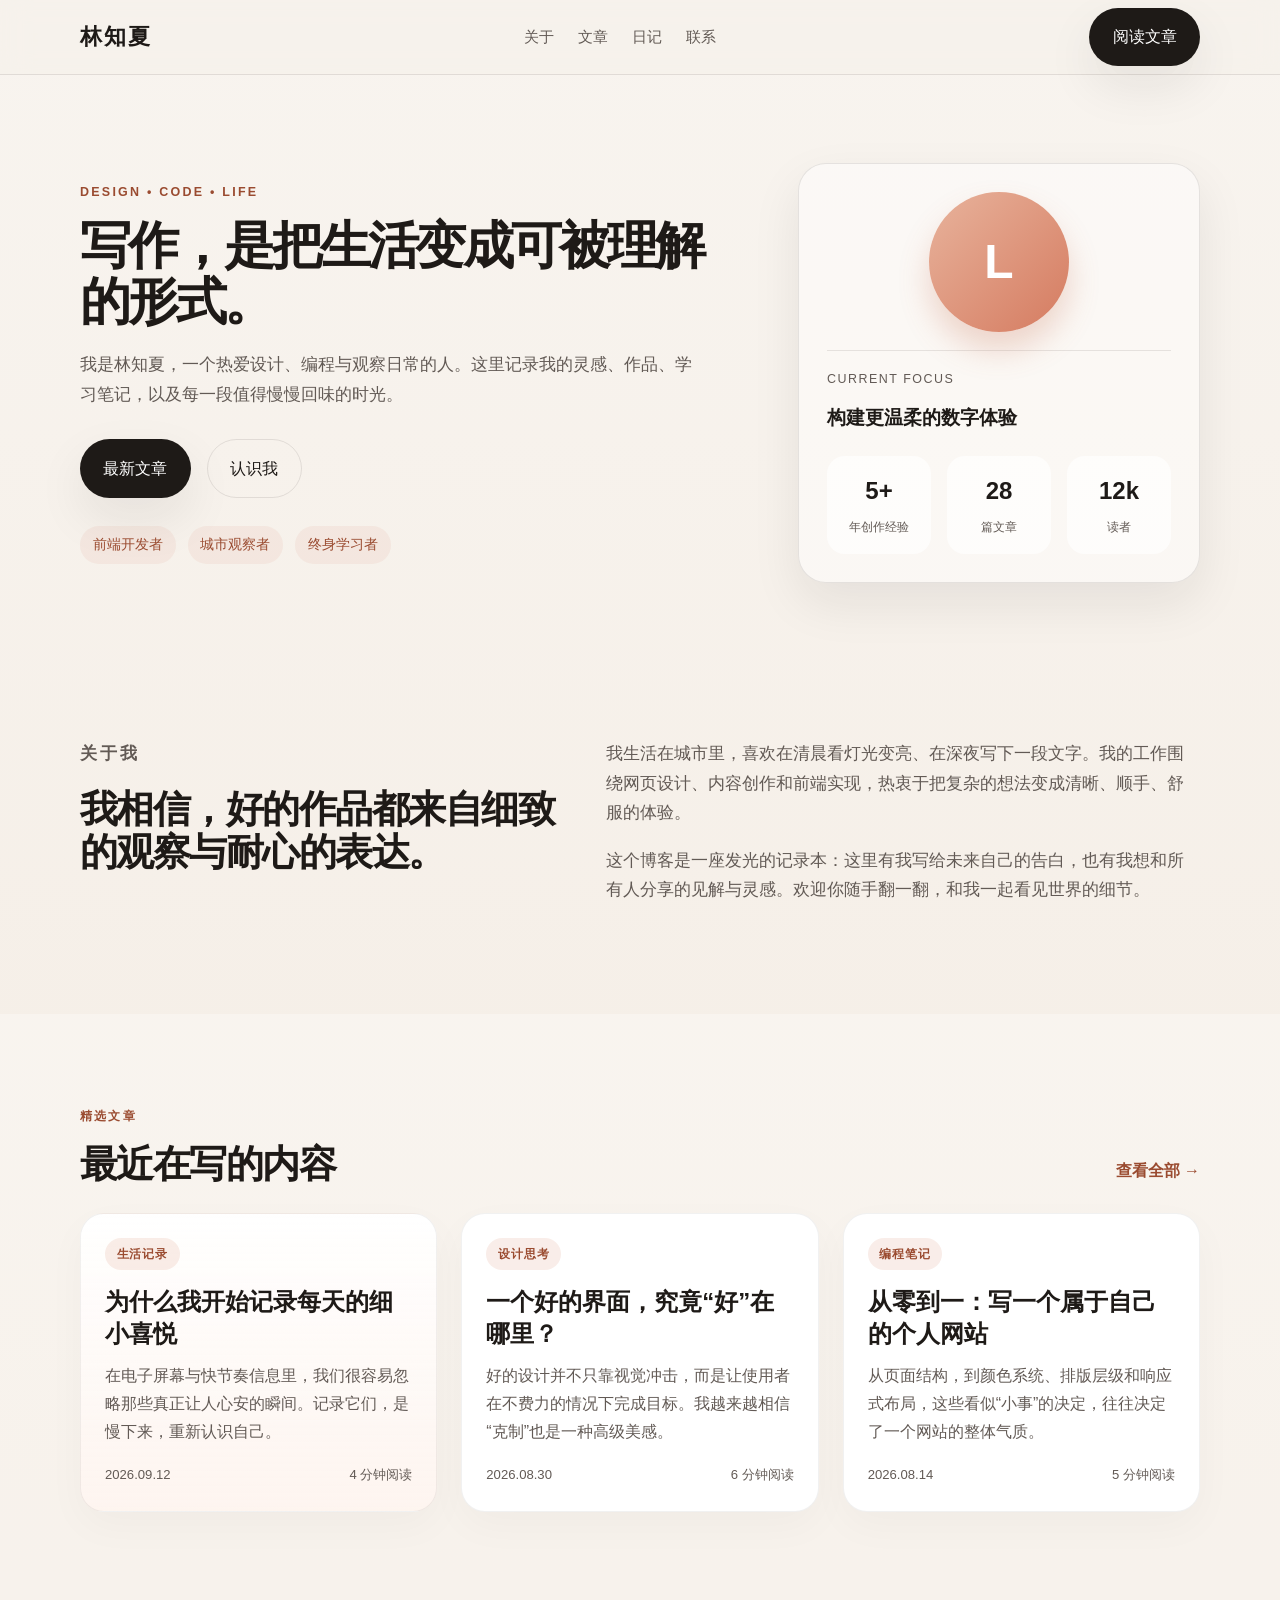
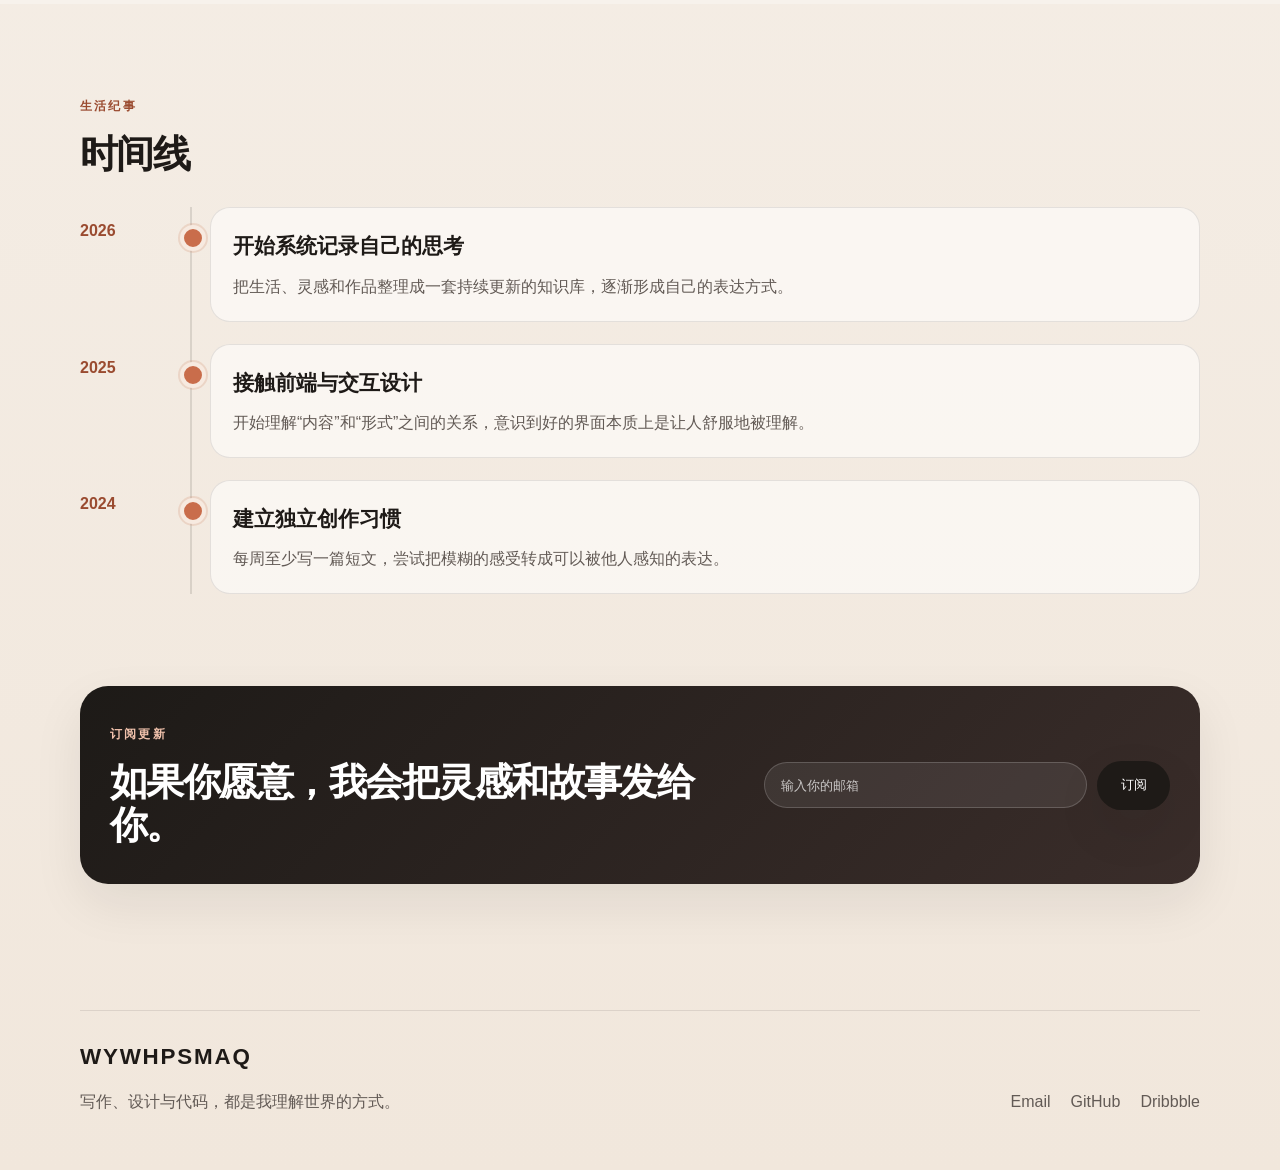
==== index.html @ 6c20f83f "first commit" ====
<!DOCTYPE html>
<html lang="zh-CN">
  <head>
    <meta charset="UTF-8" />
    <meta name="viewport" content="width=device-width, initial-scale=1.0" />
    <title>wywhpsmaq | 个人博客</title>
    <meta
      name="description"
      content="林知夏的个人博客，记录生活、设计、代码与思考。"
    />
    <link rel="stylesheet" href="styles.css" />
  </head>
  <body>
    <header class="site-header">
      <div class="container nav-wrap">
        <a href="#top" class="brand">林知夏</a>
        <nav class="main-nav" aria-label="主导航">
          <a href="#about">关于</a>
          <a href="#articles">文章</a>
          <a href="#journal">日记</a>
          <a href="#contact">联系</a>
        </nav>
        <a href="#articles" class="nav-button">阅读文章</a>
      </div>
    </header>

    <main id="top">
      <section class="hero">
        <div class="container hero-inner">
          <div class="hero-copy">
            <p class="eyebrow">Design • Code • Life</p>
            <h1>写作，是把生活变成可被理解的形式。</h1>
            <p class="lead">
              我是林知夏，一个热爱设计、编程与观察日常的人。这里记录我的灵感、作品、学习笔记，以及每一段值得慢慢回味的时光。
            </p>
            <div class="hero-actions">
              <a href="#articles" class="button primary">最新文章</a>
              <a href="#about" class="button secondary">认识我</a>
            </div>
            <ul class="meta-list" aria-label="个人简介标签">
              <li>前端开发者</li>
              <li>城市观察者</li>
              <li>终身学习者</li>
            </ul>
          </div>

          <div class="hero-card" aria-label="个人卡片">
            <div class="portrait-wrap">
              <div class="portrait">L</div>
            </div>
            <div class="card-info">
              <span class="label">Current focus</span>
              <strong>构建更温柔的数字体验</strong>
            </div>
            <div class="stats">
              <div>
                <strong>5+</strong>
                <span>年创作经验</span>
              </div>
              <div>
                <strong>28</strong>
                <span>篇文章</span>
              </div>
              <div>
                <strong>12k</strong>
                <span>读者</span>
              </div>
            </div>
          </div>
        </div>
      </section>

      <section id="about" class="section">
        <div class="container two-col">
          <div>
            <p class="section-tag">关于我</p>
            <h2>我相信，好的作品都来自细致的观察与耐心的表达。</h2>
          </div>
          <div>
            <p>
              我生活在城市里，喜欢在清晨看灯光变亮、在深夜写下一段文字。我的工作围绕网页设计、内容创作和前端实现，热衷于把复杂的想法变成清晰、顺手、舒服的体验。
            </p>
            <p>
              这个博客是一座发光的记录本：这里有我写给未来自己的告白，也有我想和所有人分享的见解与灵感。欢迎你随手翻一翻，和我一起看见世界的细节。
            </p>
          </div>
        </div>
      </section>

      <section id="articles" class="section alt-bg">
        <div class="container">
          <div class="section-heading">
            <div>
              <p class="section-tag">精选文章</p>
              <h2>最近在写的内容</h2>
            </div>
            <a href="#" class="text-link">查看全部 →</a>
          </div>

          <div class="article-grid">
            <article class="post-card featured">
              <div class="post-tag">生活记录</div>
              <h3>为什么我开始记录每天的细小喜悦</h3>
              <p>
                在电子屏幕与快节奏信息里，我们很容易忽略那些真正让人心安的瞬间。记录它们，是慢下来，重新认识自己。
              </p>
              <div class="post-meta">
                <span>2026.09.12</span>
                <span>4 分钟阅读</span>
              </div>
            </article>

            <article class="post-card">
              <div class="post-tag">设计思考</div>
              <h3>一个好的界面，究竟“好”在哪里？</h3>
              <p>
                好的设计并不只靠视觉冲击，而是让使用者在不费力的情况下完成目标。我越来越相信“克制”也是一种高级美感。
              </p>
              <div class="post-meta">
                <span>2026.08.30</span>
                <span>6 分钟阅读</span>
              </div>
            </article>

            <article class="post-card">
              <div class="post-tag">编程笔记</div>
              <h3>从零到一：写一个属于自己的个人网站</h3>
              <p>
                从页面结构，到颜色系统、排版层级和响应式布局，这些看似“小事”的决定，往往决定了一个网站的整体气质。
              </p>
              <div class="post-meta">
                <span>2026.08.14</span>
                <span>5 分钟阅读</span>
              </div>
            </article>
          </div>
        </div>
      </section>

      <section id="journal" class="section">
        <div class="container">
          <div class="section-heading narrow">
            <div>
              <p class="section-tag">生活纪事</p>
              <h2>时间线</h2>
            </div>
          </div>

          <div class="timeline">
            <div class="timeline-item">
              <span class="year">2026</span>
              <div class="timeline-content">
                <h3>开始系统记录自己的思考</h3>
                <p>把生活、灵感和作品整理成一套持续更新的知识库，逐渐形成自己的表达方式。</p>
              </div>
            </div>
            <div class="timeline-item">
              <span class="year">2025</span>
              <div class="timeline-content">
                <h3>接触前端与交互设计</h3>
                <p>开始理解“内容”和“形式”之间的关系，意识到好的界面本质上是让人舒服地被理解。</p>
              </div>
            </div>
            <div class="timeline-item">
              <span class="year">2024</span>
              <div class="timeline-content">
                <h3>建立独立创作习惯</h3>
                <p>每周至少写一篇短文，尝试把模糊的感受转成可以被他人感知的表达。</p>
              </div>
            </div>
          </div>
        </div>
      </section>

      <section class="section accent-panel">
        <div class="container subscribe-box">
          <div>
            <p class="section-tag light">订阅更新</p>
            <h2>如果你愿意，我会把灵感和故事发给你。</h2>
          </div>
          <form class="subscribe-form">
            <input type="email" placeholder="输入你的邮箱" aria-label="邮箱" />
            <button type="submit">订阅</button>
          </form>
        </div>
      </section>
    </main>

    <footer id="contact" class="site-footer">
      <div class="container footer-inner">
        <div>
          <a href="#top" class="brand">wywhpsmaq</a>
          <p>写作、设计与代码，都是我理解世界的方式。</p>
        </div>
        <div class="socials" aria-label="社交链接">
          <a href="mailto:hello@example.com">Email</a>
          <a href="https://github.com" target="_blank" rel="noreferrer">GitHub</a>
          <a href="https://dribbble.com" target="_blank" rel="noreferrer">Dribbble</a>
        </div>
      </div>
    </footer>
  </body>
</html>
---- styles.css ----
:root {
  --bg: #f5f1ea;
  --bg-strong: #efe4d4;
  --panel: rgba(255, 255, 255, 0.7);
  --panel-strong: #ffffff;
  --text: #1e1a17;
  --muted: #625a55;
  --line: rgba(30, 26, 23, 0.1);
  --accent: #c96d4b;
  --accent-deep: #9a4b30;
  --shadow: 0 20px 50px rgba(31, 27, 26, 0.08);
}

* {
  box-sizing: border-box;
}

html {
  scroll-behavior: smooth;
}

body {
  margin: 0;
  font-family: "Segoe UI", "PingFang SC", "Microsoft YaHei", sans-serif;
  background: linear-gradient(180deg, #f8f4ef 0%, #f1e7dc 100%);
  color: var(--text);
  line-height: 1.75;
}

a {
  color: inherit;
  text-decoration: none;
}

img {
  max-width: 100%;
  display: block;
}

.container {
  width: min(1120px, calc(100% - 32px));
  margin: 0 auto;
}

.site-header {
  position: sticky;
  top: 0;
  z-index: 10;
  backdrop-filter: blur(14px);
  background: rgba(245, 241, 234, 0.72);
  border-bottom: 1px solid var(--line);
}

.nav-wrap {
  display: flex;
  align-items: center;
  justify-content: space-between;
  min-height: 74px;
  gap: 16px;
}

.brand {
  font-size: 1.4rem;
  font-weight: 700;
  letter-spacing: 0.08em;
  text-transform: uppercase;
}

.main-nav {
  display: flex;
  align-items: center;
  gap: 24px;
  color: var(--muted);
}

.main-nav a {
  font-size: 0.96rem;
  transition: color 0.2s ease;
}

.main-nav a:hover,
.socials a:hover,
.text-link:hover {
  color: var(--accent-deep);
}

.nav-button,
.button,
.subscribe-form button {
  display: inline-flex;
  align-items: center;
  justify-content: center;
  border-radius: 999px;
  padding: 0.9rem 1.4rem;
  border: 1px solid transparent;
  transition: transform 0.2s ease, box-shadow 0.2s ease;
}

.nav-button,
.button.primary,
.subscribe-form button {
  background: var(--text);
  color: #fff;
  box-shadow: var(--shadow);
}

.nav-button:hover,
.button:hover,
.subscribe-form button:hover {
  transform: translateY(-1px);
}

.button.secondary {
  background: transparent;
  border-color: var(--line);
}

.hero {
  padding: 88px 0 64px;
}

.hero-inner {
  display: grid;
  grid-template-columns: 1.25fr 0.75fr;
  gap: 48px;
  align-items: center;
}

.eyebrow,
.section-tag {
  margin: 0 0 14px;
  font-size: 0.78rem;
  letter-spacing: 0.18em;
  text-transform: uppercase;
  color: var(--accent-deep);
  font-weight: 700;
}

.hero h1 {
  margin: 0;
  font-size: clamp(2.8rem, 4vw, 5rem);
  line-height: 1.08;
  letter-spacing: -0.06em;
}

.lead {
  margin: 20px 0 0;
  max-width: 620px;
  font-size: 1.08rem;
  color: var(--muted);
}

.hero-actions {
  display: flex;
  flex-wrap: wrap;
  gap: 16px;
  margin-top: 30px;
}

.meta-list {
  list-style: none;
  padding: 0;
  margin: 28px 0 0;
  display: flex;
  flex-wrap: wrap;
  gap: 12px;
}

.meta-list li {
  padding: 0.44rem 0.8rem;
  border-radius: 999px;
  background: rgba(201, 109, 75, 0.08);
  color: var(--accent-deep);
  font-size: 0.85rem;
}

.hero-card {
  background: rgba(255, 255, 255, 0.45);
  border: 1px solid var(--line);
  border-radius: 28px;
  box-shadow: var(--shadow);
  padding: 28px;
}

.portrait-wrap {
  display: flex;
  justify-content: center;
}

.portrait {
  width: 140px;
  height: 140px;
  display: grid;
  place-items: center;
  border-radius: 50%;
  background: linear-gradient(135deg, #e8b39c 0%, #d57b60 100%);
  color: white;
  font-size: 3rem;
  font-weight: 700;
  box-shadow: 0 18px 30px rgba(201, 109, 75, 0.25);
}

.card-info {
  margin-top: 18px;
  padding-top: 18px;
  border-top: 1px solid var(--line);
}

.label {
  display: block;
  color: var(--muted);
  font-size: 0.78rem;
  text-transform: uppercase;
  letter-spacing: 0.12em;
  margin-bottom: 10px;
}

.card-info strong {
  font-size: 1.2rem;
}

.stats {
  margin-top: 22px;
  display: grid;
  grid-template-columns: repeat(3, 1fr);
  gap: 16px;
}

.stats div {
  padding: 14px 8px;
  border-radius: 18px;
  background: rgba(255, 255, 255, 0.7);
  text-align: center;
}

.stats strong {
  display: block;
  font-size: 1.5rem;
}

.stats span {
  color: var(--muted);
  font-size: 0.78rem;
}

.section {
  padding: 92px 0;
}

.alt-bg {
  background: rgba(255, 255, 255, 0.28);
}

.two-col {
  display: grid;
  grid-template-columns: 0.9fr 1.1fr;
  gap: 40px;
  align-items: start;
}

.two-col h2,
.section-heading h2,
.subscribe-box h2 {
  margin: 0;
  font-size: clamp(2rem, 3vw, 3rem);
  line-height: 1.12;
  letter-spacing: -0.04em;
}

.two-col p {
  margin: 0 0 18px;
  color: var(--muted);
  font-size: 1.05rem;
}

.section-heading {
  display: flex;
  align-items: end;
  justify-content: space-between;
  gap: 24px;
  margin-bottom: 28px;
}

.narrow {
  justify-content: start;
}

.text-link {
  color: var(--accent-deep);
  font-weight: 600;
}

.article-grid {
  display: grid;
  grid-template-columns: repeat(3, minmax(0, 1fr));
  gap: 24px;
}

.post-card {
  background: var(--panel-strong);
  border: 1px solid rgba(30, 26, 23, 0.06);
  border-radius: 24px;
  padding: 24px;
  box-shadow: 0 14px 40px rgba(0, 0, 0, 0.03);
}

.post-card.featured {
  background: linear-gradient(180deg, rgba(255, 255, 255, 0.96), rgba(255, 245, 240, 0.8));
}

.post-tag {
  display: inline-block;
  padding: 0.35rem 0.72rem;
  border-radius: 999px;
  background: rgba(201, 109, 75, 0.12);
  color: var(--accent-deep);
  font-size: 0.72rem;
  font-weight: 700;
  letter-spacing: 0.08em;
  text-transform: uppercase;
}

.post-card h3 {
  margin: 16px 0 12px;
  font-size: 1.5rem;
  line-height: 1.35;
}

.post-card p {
  margin: 0;
  color: var(--muted);
}

.post-meta {
  margin-top: 18px;
  display: flex;
  justify-content: space-between;
  gap: 12px;
  color: var(--muted);
  font-size: 0.82rem;
}

.timeline {
  position: relative;
  display: grid;
  gap: 22px;
  margin-top: 32px;
}

.timeline::before {
  content: "";
  position: absolute;
  left: 110px;
  top: 0;
  bottom: 0;
  width: 2px;
  background: rgba(30, 26, 23, 0.12);
}

.timeline-item {
  position: relative;
  display: grid;
  grid-template-columns: 110px 1fr;
  gap: 20px;
  align-items: start;
}

.timeline-item::before {
  content: "";
  position: absolute;
  left: 100px;
  top: 18px;
  width: 18px;
  height: 18px;
  border-radius: 50%;
  background: var(--accent);
  border: 4px solid #f7eae0;
  box-shadow: 0 0 0 2px rgba(201, 109, 75, 0.18);
}

.year {
  font-weight: 700;
  color: var(--accent-deep);
  padding-top: 10px;
}

.timeline-content {
  background: rgba(255, 255, 255, 0.55);
  border: 1px solid var(--line);
  border-radius: 20px;
  padding: 20px 22px;
}

.timeline-content h3 {
  margin: 0 0 8px;
  font-size: 1.3rem;
}

.timeline-content p {
  margin: 0;
  color: var(--muted);
}

.accent-panel {
  padding-top: 0;
}

.subscribe-box {
  background: linear-gradient(135deg, #1d1a17 0%, #3a2d2a 100%);
  border-radius: 28px;
  padding: 38px 30px;
  display: flex;
  align-items: center;
  justify-content: space-between;
  gap: 20px;
  color: white;
  box-shadow: var(--shadow);
}

.section-tag.light {
  color: #f2c3ad;
}

.subscribe-form {
  display: flex;
  align-items: center;
  gap: 10px;
  width: min(420px, 100%);
}

.subscribe-form input {
  flex: 1;
  min-width: 0;
  border: 1px solid rgba(255, 255, 255, 0.18);
  background: rgba(255, 255, 255, 0.08);
  color: white;
  border-radius: 999px;
  padding: 0.9rem 1rem;
  outline: none;
}

.subscribe-form input::placeholder {
  color: rgba(255, 255, 255, 0.72);
}

.site-footer {
  padding: 34px 0 54px;
}

.footer-inner {
  display: flex;
  align-items: end;
  justify-content: space-between;
  gap: 20px;
  border-top: 1px solid var(--line);
  padding-top: 26px;
}

.footer-inner p {
  margin: 12px 0 0;
  color: var(--muted);
}

.socials {
  display: flex;
  align-items: center;
  gap: 20px;
  color: var(--muted);
}

@media (max-width: 820px) {
  .main-nav {
    display: none;
  }

  .hero-inner,
  .two-col,
  .article-grid,
  .subscribe-box,
  .footer-inner {
    grid-template-columns: 1fr;
    display: grid;
  }

  .hero {
    padding-top: 64px;
  }

  .subscribe-box,
  .footer-inner {
    display: grid;
  }

  .timeline::before {
    left: 18px;
  }

  .timeline-item {
    grid-template-columns: 1fr;
    gap: 8px;
    padding-left: 40px;
  }

  .timeline-item::before {
    left: 8px;
  }

  .year {
    padding-top: 0;
  }
}

@media (max-width: 540px) {
  .site-header {
    position: static;
  }

  .nav-wrap {
    padding: 12px 0;
  }

  .nav-button {
    display: none;
  }

  .hero h1 {
    font-size: 2.7rem;
  }

  .subscribe-form {
    display: grid;
    width: 100%;
  }
}
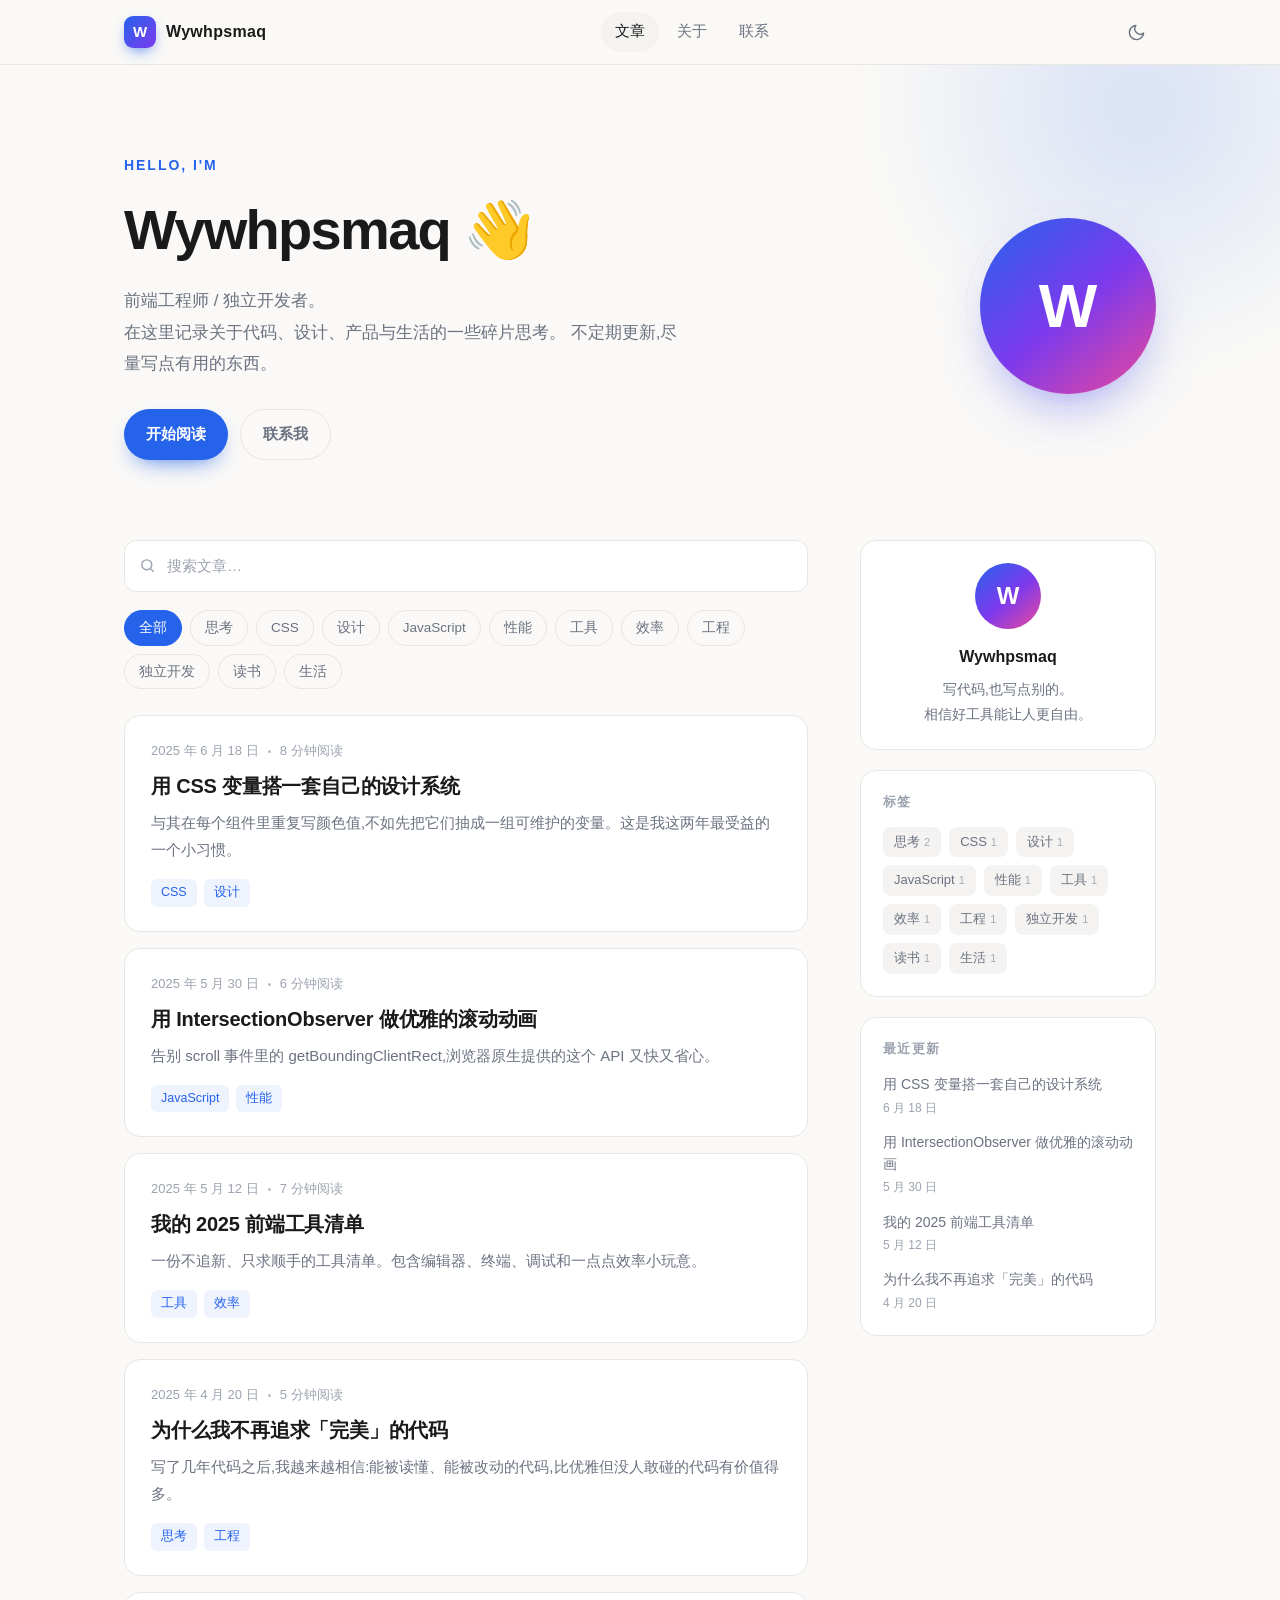
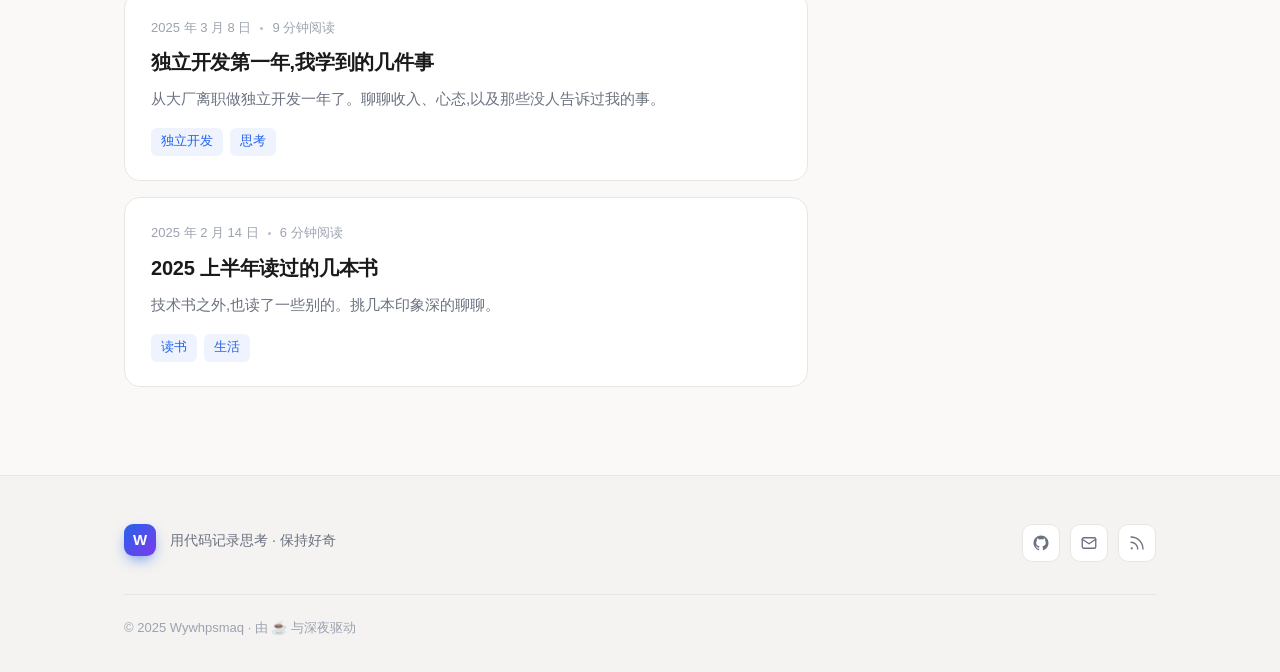
==== commit a5363464: "first commit" ====
--- a/index.html
+++ b/index.html
@@ -1,203 +1,619 @@
 <!DOCTYPE html>
-<html lang="zh-CN">
-  <head>
-    <meta charset="UTF-8" />
-    <meta name="viewport" content="width=device-width, initial-scale=1.0" />
-    <title>wywhpsmaq | 个人博客</title>
-    <meta
-      name="description"
-      content="林知夏的个人博客，记录生活、设计、代码与思考。"
-    />
-    <link rel="stylesheet" href="styles.css" />
-  </head>
-  <body>
-    <header class="site-header">
-      <div class="container nav-wrap">
-        <a href="#top" class="brand">林知夏</a>
-        <nav class="main-nav" aria-label="主导航">
-          <a href="#about">关于</a>
-          <a href="#articles">文章</a>
-          <a href="#journal">日记</a>
-          <a href="#contact">联系</a>
-        </nav>
-        <a href="#articles" class="nav-button">阅读文章</a>
+<html lang="zh-CN" data-theme="light">
+<head>
+  <meta charset="UTF-8">
+  <meta name="viewport" content="width=device-width, initial-scale=1.0">
+  <title>Wywhpsmaq · 代码与生活的碎片</title>
+  <link rel="stylesheet" href="styles.css">
+</head>
+<body>
+
+<!-- 顶部滚动进度条 -->
+<div class="progress-bar" id="progressBar"></div>
+
+<!-- ========== 导航栏 ========== -->
+<header class="site-header">
+  <div class="container header-inner">
+    <a href="#" class="logo" onclick="goHome(); return false;">
+      <span class="logo-mark">W</span>
+      <span class="logo-text">Wywhpsmaq</span>
+    </a>
+
+    <nav class="nav-links">
+      <a href="#" class="active" onclick="goHome(); return false;">文章</a>
+      <a href="#about">关于</a>
+      <a href="#footer">联系</a>
+    </nav>
+
+    <div class="header-actions">
+      <button class="icon-btn" id="themeToggle" aria-label="切换深浅色主题" title="切换主题">
+        <!-- 月亮 -->
+        <svg class="icon-moon" viewBox="0 0 24 24" fill="none" stroke="currentColor"
+             stroke-width="1.8" stroke-linecap="round" stroke-linejoin="round">
+          <path d="M21 12.79A9 9 0 1 1 11.21 3 7 7 0 0 0 21 12.79z"/>
+        </svg>
+        <!-- 太阳 -->
+        <svg class="icon-sun" viewBox="0 0 24 24" fill="none" stroke="currentColor"
+             stroke-width="1.8" stroke-linecap="round" stroke-linejoin="round">
+          <circle cx="12" cy="12" r="4"/>
+          <path d="M12 2v2M12 20v2M4.93 4.93l1.41 1.41M17.66 17.66l1.41 1.41M2 12h2M20 12h2M6.34 17.66l-1.41 1.41M19.07 4.93l-1.41 1.41"/>
+        </svg>
+      </button>
+    </div>
+  </div>
+</header>
+
+<main>
+  <!-- ========== 首页视图 ========== -->
+  <div id="homeView">
+
+    <!-- Hero -->
+    <section class="hero">
+      <div class="container hero-inner">
+        <div class="hero-text">
+          <p class="hero-eyebrow">Hello, I'm</p>
+          <h1>Wywhpsmaq <span class="wave">👋</span></h1>
+          <p class="hero-desc">
+            前端工程师 / 独立开发者。<br>
+            在这里记录关于代码、设计、产品与生活的一些碎片思考。
+            不定期更新,尽量写点有用的东西。
+          </p>
+          <div class="hero-actions">
+            <a href="#posts" class="btn btn-primary">开始阅读</a>
+            <a href="#footer" class="btn btn-ghost">联系我</a>
+          </div>
+        </div>
+
+        <div class="hero-avatar">
+          <div class="avatar">W</div>
+        </div>
       </div>
-    </header>
-
-    <main id="top">
-      <section class="hero">
-        <div class="container hero-inner">
-          <div class="hero-copy">
-            <p class="eyebrow">Design • Code • Life</p>
-            <h1>写作，是把生活变成可被理解的形式。</h1>
-            <p class="lead">
-              我是林知夏，一个热爱设计、编程与观察日常的人。这里记录我的灵感、作品、学习笔记，以及每一段值得慢慢回味的时光。
-            </p>
-            <div class="hero-actions">
-              <a href="#articles" class="button primary">最新文章</a>
-              <a href="#about" class="button secondary">认识我</a>
-            </div>
-            <ul class="meta-list" aria-label="个人简介标签">
-              <li>前端开发者</li>
-              <li>城市观察者</li>
-              <li>终身学习者</li>
-            </ul>
+    </section>
+
+    <!-- 主体布局 -->
+    <section class="container layout" id="posts">
+
+      <!-- 左:文章列表 -->
+      <div class="main-col">
+        <div class="toolbar">
+          <div class="search-box">
+            <svg viewBox="0 0 24 24" fill="none" stroke="currentColor"
+                 stroke-width="2" stroke-linecap="round" stroke-linejoin="round">
+              <circle cx="11" cy="11" r="7"/>
+              <path d="m20 20-3.5-3.5"/>
+            </svg>
+            <input type="search" id="searchInput" placeholder="搜索文章…" aria-label="搜索文章">
           </div>
-
-          <div class="hero-card" aria-label="个人卡片">
-            <div class="portrait-wrap">
-              <div class="portrait">L</div>
-            </div>
-            <div class="card-info">
-              <span class="label">Current focus</span>
-              <strong>构建更温柔的数字体验</strong>
-            </div>
-            <div class="stats">
-              <div>
-                <strong>5+</strong>
-                <span>年创作经验</span>
-              </div>
-              <div>
-                <strong>28</strong>
-                <span>篇文章</span>
-              </div>
-              <div>
-                <strong>12k</strong>
-                <span>读者</span>
-              </div>
-            </div>
-          </div>
-        </div>
-      </section>
-
-      <section id="about" class="section">
-        <div class="container two-col">
-          <div>
-            <p class="section-tag">关于我</p>
-            <h2>我相信，好的作品都来自细致的观察与耐心的表达。</h2>
-          </div>
-          <div>
-            <p>
-              我生活在城市里，喜欢在清晨看灯光变亮、在深夜写下一段文字。我的工作围绕网页设计、内容创作和前端实现，热衷于把复杂的想法变成清晰、顺手、舒服的体验。
-            </p>
-            <p>
-              这个博客是一座发光的记录本：这里有我写给未来自己的告白，也有我想和所有人分享的见解与灵感。欢迎你随手翻一翻，和我一起看见世界的细节。
-            </p>
-          </div>
-        </div>
-      </section>
-
-      <section id="articles" class="section alt-bg">
-        <div class="container">
-          <div class="section-heading">
-            <div>
-              <p class="section-tag">精选文章</p>
-              <h2>最近在写的内容</h2>
-            </div>
-            <a href="#" class="text-link">查看全部 →</a>
-          </div>
-
-          <div class="article-grid">
-            <article class="post-card featured">
-              <div class="post-tag">生活记录</div>
-              <h3>为什么我开始记录每天的细小喜悦</h3>
-              <p>
-                在电子屏幕与快节奏信息里，我们很容易忽略那些真正让人心安的瞬间。记录它们，是慢下来，重新认识自己。
-              </p>
-              <div class="post-meta">
-                <span>2026.09.12</span>
-                <span>4 分钟阅读</span>
-              </div>
-            </article>
-
-            <article class="post-card">
-              <div class="post-tag">设计思考</div>
-              <h3>一个好的界面，究竟“好”在哪里？</h3>
-              <p>
-                好的设计并不只靠视觉冲击，而是让使用者在不费力的情况下完成目标。我越来越相信“克制”也是一种高级美感。
-              </p>
-              <div class="post-meta">
-                <span>2026.08.30</span>
-                <span>6 分钟阅读</span>
-              </div>
-            </article>
-
-            <article class="post-card">
-              <div class="post-tag">编程笔记</div>
-              <h3>从零到一：写一个属于自己的个人网站</h3>
-              <p>
-                从页面结构，到颜色系统、排版层级和响应式布局，这些看似“小事”的决定，往往决定了一个网站的整体气质。
-              </p>
-              <div class="post-meta">
-                <span>2026.08.14</span>
-                <span>5 分钟阅读</span>
-              </div>
-            </article>
-          </div>
-        </div>
-      </section>
-
-      <section id="journal" class="section">
-        <div class="container">
-          <div class="section-heading narrow">
-            <div>
-              <p class="section-tag">生活纪事</p>
-              <h2>时间线</h2>
-            </div>
-          </div>
-
-          <div class="timeline">
-            <div class="timeline-item">
-              <span class="year">2026</span>
-              <div class="timeline-content">
-                <h3>开始系统记录自己的思考</h3>
-                <p>把生活、灵感和作品整理成一套持续更新的知识库，逐渐形成自己的表达方式。</p>
-              </div>
-            </div>
-            <div class="timeline-item">
-              <span class="year">2025</span>
-              <div class="timeline-content">
-                <h3>接触前端与交互设计</h3>
-                <p>开始理解“内容”和“形式”之间的关系，意识到好的界面本质上是让人舒服地被理解。</p>
-              </div>
-            </div>
-            <div class="timeline-item">
-              <span class="year">2024</span>
-              <div class="timeline-content">
-                <h3>建立独立创作习惯</h3>
-                <p>每周至少写一篇短文，尝试把模糊的感受转成可以被他人感知的表达。</p>
-              </div>
-            </div>
-          </div>
-        </div>
-      </section>
-
-      <section class="section accent-panel">
-        <div class="container subscribe-box">
-          <div>
-            <p class="section-tag light">订阅更新</p>
-            <h2>如果你愿意，我会把灵感和故事发给你。</h2>
-          </div>
-          <form class="subscribe-form">
-            <input type="email" placeholder="输入你的邮箱" aria-label="邮箱" />
-            <button type="submit">订阅</button>
-          </form>
-        </div>
-      </section>
-    </main>
-
-    <footer id="contact" class="site-footer">
-      <div class="container footer-inner">
-        <div>
-          <a href="#top" class="brand">wywhpsmaq</a>
-          <p>写作、设计与代码，都是我理解世界的方式。</p>
-        </div>
-        <div class="socials" aria-label="社交链接">
-          <a href="mailto:hello@example.com">Email</a>
-          <a href="https://github.com" target="_blank" rel="noreferrer">GitHub</a>
-          <a href="https://dribbble.com" target="_blank" rel="noreferrer">Dribbble</a>
+        </div>
+
+        <div class="tag-filter" id="tagFilter"></div>
+
+        <div class="post-list" id="postList"></div>
+
+        <div class="empty-state" id="emptyState" hidden>
+          <span class="emoji">🔍</span>
+          没有找到相关文章,换个关键词试试?
         </div>
       </div>
-    </footer>
-  </body>
-</html>
+
+      <!-- 右:侧栏 -->
+      <aside class="sidebar" id="about">
+        <div class="card about-card">
+          <div class="mini-avatar">W</div>
+          <div class="name">Wywhpsmaq</div>
+          <p class="bio">
+            写代码,也写点别的。<br>
+            相信好工具能让人更自由。
+          </p>
+        </div>
+
+        <div class="card">
+          <h3>标签</h3>
+          <div class="tag-cloud" id="tagCloud"></div>
+        </div>
+
+        <div class="card">
+          <h3>最近更新</h3>
+          <ul class="recent-list" id="recentList"></ul>
+        </div>
+      </aside>
+
+    </section>
+  </div>
+
+  <!-- ========== 文章详情视图 ========== -->
+  <div id="postView" hidden>
+    <article class="container post-detail">
+      <button class="back-btn" id="backBtn">← 返回文章列表</button>
+      <h1 id="postTitle"></h1>
+      <div class="post-meta" id="postMeta"></div>
+      <div class="post-content" id="postContent"></div>
+      <button class="back-btn" id="backBtn2" style="margin-top:48px">← 返回文章列表</button>
+    </article>
+  </div>
+</main>
+
+<!-- ========== 页脚 ========== -->
+<footer class="site-footer" id="footer">
+  <div class="container">
+    <div class="footer-inner">
+      <div class="footer-brand">
+        <span class="logo-mark">W</span>
+        <p>用代码记录思考 · 保持好奇</p>
+      </div>
+
+      <div class="socials">
+        <a href="#" aria-label="GitHub" title="GitHub">
+          <svg viewBox="0 0 24 24" fill="currentColor">
+            <path d="M12 2C6.477 2 2 6.484 2 12.017c0 4.425 2.865 8.18 6.839 9.504.5.092.682-.217.682-.483
+                     0-.237-.008-.868-.013-1.703-2.782.605-3.369-1.343-3.369-1.343-.454-1.158-1.11-1.466-1.11-1.466
+                     -.908-.62.069-.608.069-.608 1.003.07 1.531 1.032 1.531 1.032.892 1.53 2.341 1.088 2.91.832
+                     .092-.647.35-1.088.636-1.338-2.22-.253-4.555-1.113-4.555-4.951 0-1.093.39-1.988 1.029-2.688
+                     -.103-.253-.446-1.272.098-2.65 0 0 .84-.27 2.75 1.026A9.564 9.564 0 0 1 12 6.844
+                     c.85.004 1.705.115 2.504.337 1.909-1.296 2.747-1.027 2.747-1.027.546 1.379.202 2.398.1 2.651
+                     .64.7 1.028 1.595 1.028 2.688 0 3.848-2.339 4.695-4.566 4.943.359.309.678.92.678 1.855
+                     0 1.338-.012 2.419-.012 2.747 0 .268.18.58.688.482A10.019 10.019 0 0 0 22 12.017C22 6.484 17.522 2 12 2z"/>
+          </svg>
+        </a>
+        <a href="#" aria-label="邮箱" title="邮箱">
+          <svg viewBox="0 0 24 24" fill="none" stroke="currentColor"
+               stroke-width="1.8" stroke-linecap="round" stroke-linejoin="round">
+            <rect x="3" y="5" width="18" height="14" rx="2"/>
+            <path d="m3 7 9 6 9-6"/>
+          </svg>
+        </a>
+        <a href="#" aria-label="RSS" title="RSS">
+          <svg viewBox="0 0 24 24" fill="none" stroke="currentColor"
+               stroke-width="1.8" stroke-linecap="round" stroke-linejoin="round">
+            <path d="M4 11a9 9 0 0 1 9 9M4 4a16 16 0 0 1 16 16"/>
+            <circle cx="5" cy="19" r="1.5" fill="currentColor" stroke="none"/>
+          </svg>
+        </a>
+      </div>
+    </div>
+
+    <div class="copyright">
+      © 2025 Wywhpsmaq · 由 ☕ 与深夜驱动
+    </div>
+  </div>
+</footer>
+
+<script>
+  /* =========================================================
+     1. 文章数据 —— 想加文章就在这里加一条
+     ========================================================= */
+  const POSTS = [
+    {
+      slug: 'css-design-tokens',
+      title: '用 CSS 变量搭一套自己的设计系统',
+      excerpt: '与其在每个组件里重复写颜色值,不如先把它们抽成一组可维护的变量。这是我这两年最受益的一个小习惯。',
+      date: '2025-06-18',
+      readTime: 8,
+      tags: ['CSS', '设计'],
+      content: `
+      <p>刚开始写前端的时候,我的样式表里到处都是 <code>#3b82f6</code> 这样的颜色值。改一次主题色,得全局搜索替换几十处,还经常漏掉藏在某个角落里的那一行。</p>
+      <p>后来我学会了把设计决策抽成变量:</p>
+      <pre><code>:root {
+  --color-brand: #2563eb;
+  --color-bg: #faf9f7;
+  --radius-md: 12px;
+  --space-4: 16px;
+}</code></pre>
+      <p>这一步带来的好处远不止「方便换色」。当你被迫给每个值起一个名字时,你其实是在思考:这套视觉语言的规则到底是什么?</p>
+      <blockquote>命名是设计的一部分,不是实现的附属品。</blockquote>
+      <h2>分两层:原始值与语义值</h2>
+      <p>再往后一步,我会把变量分成两层。第一层是原始调色板,第二层是语义变量:</p>
+      <pre><code>:root {
+  /* 原始值 */
+  --blue-500: #2563eb;
+  --gray-50: #faf9f7;
+
+  /* 语义值 */
+  --color-bg: var(--gray-50);
+  --color-accent: var(--blue-500);
+}</code></pre>
+      <p>这样切换主题时,你只需要重新映射第二层,组件代码一行都不用改。暗色模式、品牌换色、甚至节日限定皮肤,都变成了十几行 CSS 的事。</p>
+      <h2>什么时候不该用变量</h2>
+      <p>也别走火入魔。只出现一次、且没有复用意义的值,直接写就好。变量是用来表达「这套系统里的规则」的,不是用来给每个数字取名的。</p>
+      <p>判断标准很简单:如果这个值明天要改,我需要改几个地方?超过一个,就该抽出来。</p>
+    `
+    },
+    {
+      slug: 'intersection-observer',
+      title: '用 IntersectionObserver 做优雅的滚动动画',
+      excerpt: '告别 scroll 事件里的 getBoundingClientRect,浏览器原生提供的这个 API 又快又省心。',
+      date: '2025-05-30',
+      readTime: 6,
+      tags: ['JavaScript', '性能'],
+      content: `
+      <p>以前做「元素进入视口时淡入」这种效果,大家都是监听 <code>scroll</code> 事件,然后在回调里算 <code>getBoundingClientRect()</code>。问题是这个回调触发得极其频繁,一不小心就把主线程堵死了。</p>
+      <p>现在的标准做法是 <code>IntersectionObserver</code>。它由浏览器在合成线程里判断,回调只在交叉状态真正发生变化时才触发:</p>
+      <pre><code>const observer = new IntersectionObserver((entries) => {
+  entries.forEach(entry => {
+    if (entry.isIntersecting) {
+      entry.target.classList.add('visible');
+      observer.unobserve(entry.target); // 只触发一次
+    }
+  });
+}, {
+  threshold: 0.15,
+  rootMargin: '0px 0px -50px 0px'
+});
+
+document.querySelectorAll('.fade-in')
+  .forEach(el => observer.observe(el));</code></pre>
+      <h2>几个容易被忽略的细节</h2>
+      <ul>
+        <li><strong>用完就 unobserve。</strong>动画只播一次的话,记得在触发后取消观察,否则元素滚动回来还会反复触发。</li>
+        <li><strong>rootMargin 比 threshold 更好用。</strong>想让元素「提前一点」出现,负的 bottom margin 通常比调 threshold 更直观。</li>
+        <li><strong>别忘了降级。</strong>用 <code>prefers-reduced-motion</code> 尊重用户的系统设置,别让人晕。</li>
+      </ul>
+      <blockquote>好的动画应该让人感觉不到技术的存在,只觉得「顺」。</blockquote>
+      <p>这个 API 现在兼容性已经很好了,值得替换掉你项目里那些老旧的滚动监听。</p>
+    `
+    },
+    {
+      slug: 'dev-tools-2025',
+      title: '我的 2025 前端工具清单',
+      excerpt: '一份不追新、只求顺手的工具清单。包含编辑器、终端、调试和一点点效率小玩意。',
+      date: '2025-05-12',
+      readTime: 7,
+      tags: ['工具', '效率'],
+      content: `
+      <p>每年都有人问「现在该用什么工具」,我的答案一直是:用你顺手的那套,然后把精力留给真正的问题。不过既然问了,就列一下我目前的工作流。</p>
+      <h2>编辑器</h2>
+      <p>VS Code 依然是主力,配上一套自己调的快捷键。核心原则是:手不离键盘。任何需要我用鼠标完成三次以上的操作,都值得花十分钟写个 snippet 或者绑定快捷键。</p>
+      <h2>终端</h2>
+      <p>iTerm2 + zsh,加上几个别名。比如:</p>
+      <pre><code>alias gs="git status -sb"
+alias gl="git log --oneline --graph -20"
+alias ..="cd .."</code></pre>
+      <p>别小看这些别名,一天省下的那几秒钟,一年下来是几十个小时。</p>
+      <h2>调试</h2>
+      <p>浏览器 DevTools 的 Performance 面板值得专门花一个下午学习。大部分「页面卡」的问题,火焰图一眼就能看出来。</p>
+      <blockquote>工具的价值不在于新,而在于你能不能在肌肉记忆里调用它。</blockquote>
+      <p>最后一句忠告:别把时间花在折腾配置上。配置是为了让你更快地写代码,不是目的本身。</p>
+    `
+    },
+    {
+      slug: 'stop-chasing-perfect-code',
+      title: '为什么我不再追求「完美」的代码',
+      excerpt: '写了几年代码之后,我越来越相信:能被读懂、能被改动的代码,比优雅但没人敢碰的代码有价值得多。',
+      date: '2025-04-20',
+      readTime: 5,
+      tags: ['思考', '工程'],
+      content: `
+      <p>刚入行那几年,我有一个执念:代码要写得漂亮。抽象要恰到好处,命名要精准,每一处重复都要消除。为了把一个 30 行的函数拆成 5 个 6 行的小函数,我可以纠结一整个下午。</p>
+      <p>后来我接手了一个老项目,里面充斥着过度设计的痕迹。作者显然很聪明,每一层抽象都设计得很讲究——但没人敢改。因为改动任何一处,都要先理解整个体系。那一刻我突然意识到:</p>
+      <blockquote>代码是写给人读的,顺便让机器执行。</blockquote>
+      <h2>我现在更在意的三件事</h2>
+      <ul>
+        <li><strong>可读性优先于简洁性。</strong>一个直白的 40 行函数,胜过一个巧妙的三层嵌套。</li>
+        <li><strong>删除比添加更需要勇气。</strong>能不写的代码,就是最好的代码。</li>
+        <li><strong>为下一个人考虑。</strong>那个人很可能是三个月后的你自己。</li>
+      </ul>
+      <p>这不是说要放弃追求质量。而是要搞清楚:质量的衡量标准到底是什么?是代码的「美」,还是它解决问题的能力、以及被长期维护的成本?</p>
+      <p>答案显然是后者。</p>
+    `
+    },
+    {
+      slug: 'independent-dev-year-one',
+      title: '独立开发第一年,我学到的几件事',
+      excerpt: '从大厂离职做独立开发一年了。聊聊收入、心态,以及那些没人告诉过我的事。',
+      date: '2025-03-08',
+      readTime: 9,
+      tags: ['独立开发', '思考'],
+      content: `
+      <p>一年前的这个月,我提交了辞职信。当时的想法很简单:想做一个完全属于自己的产品,想验证一下「不靠公司,我能不能活下去」。</p>
+      <p>一年过去了,收入大概是上班时的六成。不算成功,但也没饿死。记录几点真实的感受。</p>
+      <h2>一、做出来只完成了 20%</h2>
+      <p>写代码是整件事里最舒服、最确定的部分。真正难的是:找到有人愿意付钱的问题,然后想办法让他们知道你做了个东西。</p>
+      <p>我花了三个月做出了第一版,又花了六个月才明白——那三个月做的东西,有一半根本没人需要。</p>
+      <h2>二、节奏感比自律更重要</h2>
+      <p>没有打卡,没有周会,最开始的一段时间我几乎每天都工作到凌晨。结果两个月后彻底崩了,一周什么都没干。</p>
+      <p>后来我把作息固定下来:上午写代码,下午处理杂事和用户反馈,晚上不工作。效率反而高了很多。</p>
+      <blockquote>自由不是想干什么就干什么,而是能持续地做该做的事。</blockquote>
+      <h2>三、把「上线」当成习惯</h2>
+      <p>第一个产品做了一年才上线,结果市场反应平平。第二个产品我三周就扔出去了,反而有了一些真实用户。</p>
+      <p>现在我信奉:能一周上线的,绝不做一个月。因为你的假设大概率是错的,越早发现越省钱。</p>
+      <h2>四、关于钱</h2>
+      <p>现金流是命。至少要留够 12 个月的生活费再辞职,这会极大影响你决策时的心理状态。缺钱的时候,人会做出很多短视的选择。</p>
+      <p>明年会不会继续?会的。至少现在,我还没想回去上班。</p>
+    `
+    },
+    {
+      slug: 'reading-notes-2025',
+      title: '2025 上半年读过的几本书',
+      excerpt: '技术书之外,也读了一些别的。挑几本印象深的聊聊。',
+      date: '2025-02-14',
+      readTime: 6,
+      tags: ['读书', '生活'],
+      content: `
+      <p>读书这件事,我越来越觉得不在于数量。一本真正读进去的书,比刷完十本书的目录有用得多。</p>
+      <h2>《深度工作》</h2>
+      <p>老书了,但每年重读都有新感受。核心观点很朴素:能长时间专注于一件难事的能力,正在变得越来越稀缺,因此也越来越值钱。</p>
+      <p>我的实践是:每天上午的 9 点到 12 点,关掉所有通知,只做一件事。</p>
+      <h2>《非暴力沟通》</h2>
+      <p>本来以为是鸡汤,读了之后发现不是。它讲的其实是:如何把「评判」翻译成「观察 + 感受 + 需求」。</p>
+      <p>比如把「你总是拖延」换成「我看到这周有三次没按时交付,我有点焦虑,因为我需要可预期的进度」。同样的意思,但对方能听进去了。</p>
+      <blockquote>沟通的目的不是赢,是让事情往前走。</blockquote>
+      <h2>《禅与摩托车维修艺术》</h2>
+      <p>这本书很难归类。表面是游记,内里在讨论「良质」——什么是好的工作,以及如何在技术工作中保持专注与诚实。</p>
+      <p>里面有一句话我记了很久:真正让人痛苦的往往不是问题本身,而是你对待问题的心情。</p>
+      <p>下半年想多读点文学,欢迎推荐。</p>
+    `
+    }
+  ];
+
+  /* =========================================================
+     2. 工具函数
+     ========================================================= */
+  function formatDate(iso) {
+    const d = new Date(iso);
+    return `${d.getFullYear()} 年 ${d.getMonth() + 1} 月 ${d.getDate()} 日`;
+  }
+
+  function formatShortDate(iso) {
+    const d = new Date(iso);
+    return `${d.getMonth() + 1} 月 ${d.getDate()} 日`;
+  }
+
+  const sortedPosts = () => POSTS.slice().sort((a, b) => b.date.localeCompare(a.date));
+
+  /* =========================================================
+     3. 状态
+     ========================================================= */
+  const state = {
+    query: '',
+    tag: null
+  };
+
+  /* =========================================================
+     4. 渲染:文章列表
+     ========================================================= */
+  const postListEl   = document.getElementById('postList');
+  const emptyStateEl = document.getElementById('emptyState');
+
+  function renderPosts() {
+    const q = state.query.trim().toLowerCase();
+
+    const filtered = sortedPosts().filter(post => {
+      const matchTag = !state.tag || post.tags.includes(state.tag);
+      const haystack = (post.title + post.excerpt + post.tags.join(' ')).toLowerCase();
+      const matchQuery = !q || haystack.includes(q);
+      return matchTag && matchQuery;
+    });
+
+    if (filtered.length === 0) {
+      postListEl.innerHTML = '';
+      emptyStateEl.hidden = false;
+      return;
+    }
+
+    emptyStateEl.hidden = true;
+    postListEl.innerHTML = filtered.map((post, i) => `
+    <article class="post-card"
+             data-slug="${post.slug}"
+             tabindex="0"
+             role="button"
+             aria-label="阅读文章:${post.title}"
+             style="animation-delay:${i * 55}ms">
+      <div class="post-card-head">
+        <time datetime="${post.date}">${formatDate(post.date)}</time>
+        <span class="dot"></span>
+        <span>${post.readTime} 分钟阅读</span>
+      </div>
+      <h2>${post.title}</h2>
+      <p class="excerpt">${post.excerpt}</p>
+      <div class="post-card-foot">
+        <div class="tags">
+          ${post.tags.map(t => `<span class="tag">${t}</span>`).join('')}
+        </div>
+        <span class="read-more">阅读全文 →</span>
+      </div>
+    </article>
+  `).join('');
+  }
+
+  /* 事件委托:点击 / 回车打开文章 */
+  postListEl.addEventListener('click', e => {
+    const card = e.target.closest('.post-card');
+    if (card) openPost(card.dataset.slug);
+  });
+
+  postListEl.addEventListener('keydown', e => {
+    if (e.key !== 'Enter' && e.key !== ' ') return;
+    const card = e.target.closest('.post-card');
+    if (card) {
+      e.preventDefault();
+      openPost(card.dataset.slug);
+    }
+  });
+
+  /* =========================================================
+     5. 渲染:标签筛选 + 标签云
+     ========================================================= */
+  const tagFilterEl = document.getElementById('tagFilter');
+  const tagCloudEl  = document.getElementById('tagCloud');
+
+  function collectTags() {
+    const map = new Map();
+    POSTS.forEach(p => p.tags.forEach(t => map.set(t, (map.get(t) || 0) + 1)));
+    return [...map.entries()].sort((a, b) => b[1] - a[1]);
+  }
+
+  function renderTags() {
+    const tags = collectTags();
+
+    // 筛选条:全部 + 各标签
+    tagFilterEl.innerHTML = `
+    <button class="chip ${state.tag === null ? 'active' : ''}" data-tag="">全部</button>
+    ${tags.map(([t]) => `
+      <button class="chip ${state.tag === t ? 'active' : ''}" data-tag="${t}">${t}</button>
+    `).join('')}
+  `;
+
+    // 侧栏标签云
+    tagCloudEl.innerHTML = tags.map(([t, n]) => `
+    <button data-tag="${t}">${t}<small>${n}</small></button>
+  `).join('');
+  }
+
+  tagFilterEl.addEventListener('click', e => {
+    const btn = e.target.closest('.chip');
+    if (!btn) return;
+    state.tag = btn.dataset.tag || null;
+    renderTags();
+    renderPosts();
+  });
+
+  tagCloudEl.addEventListener('click', e => {
+    const btn = e.target.closest('button');
+    if (!btn) return;
+    state.tag = state.tag === btn.dataset.tag ? null : btn.dataset.tag;
+    renderTags();
+    renderPosts();
+    document.getElementById('posts').scrollIntoView({ behavior: 'smooth', block: 'start' });
+  });
+
+  /* =========================================================
+     6. 渲染:侧栏最近更新
+     ========================================================= */
+  const recentListEl = document.getElementById('recentList');
+
+  function renderRecent() {
+    recentListEl.innerHTML = sortedPosts().slice(0, 4).map(p => `
+    <li>
+      <button data-slug="${p.slug}">
+        ${p.title}
+        <time datetime="${p.date}">${formatShortDate(p.date)}</time>
+      </button>
+    </li>
+  `).join('');
+  }
+
+  recentListEl.addEventListener('click', e => {
+    const btn = e.target.closest('button');
+    if (btn) openPost(btn.dataset.slug);
+  });
+
+  /* =========================================================
+     7. 搜索
+     ========================================================= */
+  const searchInput = document.getElementById('searchInput');
+  let searchTimer = null;
+
+  searchInput.addEventListener('input', e => {
+    clearTimeout(searchTimer);
+    const value = e.target.value;
+    searchTimer = setTimeout(() => {
+      state.query = value;
+      renderPosts();
+    }, 140);
+  });
+
+  /* =========================================================
+     8. 视图切换:列表 <-> 详情
+     ========================================================= */
+  const homeView   = document.getElementById('homeView');
+  const postView   = document.getElementById('postView');
+  const postTitle  = document.getElementById('postTitle');
+  const postMeta   = document.getElementById('postMeta');
+  const postContent = document.getElementById('postContent');
+  const progressBar = document.getElementById('progressBar');
+
+  const DEFAULT_TITLE = document.title;
+
+  function openPost(slug) {
+    const post = POSTS.find(p => p.slug === slug);
+    if (!post) return;
+
+    postTitle.textContent = post.title;
+
+    postMeta.innerHTML = `
+    <time datetime="${post.date}">${formatDate(post.date)}</time>
+    <span class="dot"></span>
+    <span>${post.readTime} 分钟阅读</span>
+    <span class="dot"></span>
+    <span>${post.tags.map(t => `#${t}`).join('  ')}</span>
+  `;
+
+    postContent.innerHTML = post.content;
+    document.title = `${post.title} · Wywhpsmaq`;
+
+    homeView.hidden = true;
+    postView.hidden = false;
+    progressBar.classList.add('active');
+
+    window.scrollTo({ top: 0, behavior: 'instant' in window ? 'instant' : 'auto' });
+    updateProgress();
+  }
+
+  function goHome() {
+    postView.hidden = true;
+    homeView.hidden = false;
+    document.title = DEFAULT_TITLE;
+    progressBar.classList.remove('active');
+    progressBar.style.width = '0';
+    window.scrollTo({ top: 0, behavior: 'smooth' });
+  }
+
+  document.getElementById('backBtn').addEventListener('click', goHome);
+  document.getElementById('backBtn2').addEventListener('click', goHome);
+
+  /* 浏览器前进/后退时也能返回列表 */
+  window.addEventListener('popstate', () => {
+    if (!postView.hidden) goHome();
+  });
+
+  document.addEventListener('keydown', e => {
+    if (e.key === 'Escape' && !postView.hidden) goHome();
+  });
+
+  /* =========================================================
+     9. 阅读进度条
+     ========================================================= */
+  function updateProgress() {
+    if (postView.hidden) return;
+    const scrollTop = window.scrollY;
+    const docHeight = document.documentElement.scrollHeight - window.innerHeight;
+    const percent = docHeight > 0 ? (scrollTop / docHeight) * 100 : 0;
+    progressBar.style.width = Math.min(percent, 100) + '%';
+  }
+
+  window.addEventListener('scroll', updateProgress, { passive: true });
+  window.addEventListener('resize', updateProgress);
+
+  /* =========================================================
+     10. 主题切换
+     ========================================================= */
+  const themeToggle = document.getElementById('themeToggle');
+  const root = document.documentElement;
+
+  function applyTheme(theme) {
+    root.setAttribute('data-theme', theme);
+    try { localStorage.setItem('blog-theme', theme); } catch (e) {}
+  }
+
+  themeToggle.addEventListener('click', () => {
+    const next = root.getAttribute('data-theme') === 'dark' ? 'light' : 'dark';
+    applyTheme(next);
+  });
+
+  /* 监听系统主题变化(用户未手动设置过时) */
+  window.matchMedia('(prefers-color-scheme: dark)').addEventListener('change', e => {
+    let saved = null;
+    try { saved = localStorage.getItem('blog-theme'); } catch (err) {}
+    if (!saved) applyTheme(e.matches ? 'dark' : 'light');
+  });
+
+  /* =========================================================
+     11. 初始化
+     ========================================================= */
+  renderTags();
+  renderPosts();
+  renderRecent();
+</script>
+
+</body>
+</html>
--- a/styles.css
+++ b/styles.css
@@ -1,534 +1,657 @@
+/* =========================================================
+   呆木记 · 个人博客样式
+   结构:
+   1. 设计变量      2. 基础重置      3. 滚动进度条
+   4. 顶部导航      5. Hero          6. 主体布局
+   7. 工具栏        8. 文章卡片      9. 侧栏
+   10. 文章详情     11. 页脚         12. 响应式
+   ========================================================= */
+
+/* ========== 1. 设计变量 ========== */
 :root {
-  --bg: #f5f1ea;
-  --bg-strong: #efe4d4;
-  --panel: rgba(255, 255, 255, 0.7);
-  --panel-strong: #ffffff;
-  --text: #1e1a17;
-  --muted: #625a55;
-  --line: rgba(30, 26, 23, 0.1);
-  --accent: #c96d4b;
-  --accent-deep: #9a4b30;
-  --shadow: 0 20px 50px rgba(31, 27, 26, 0.08);
-}
-
-* {
-  box-sizing: border-box;
-}
-
-html {
-  scroll-behavior: smooth;
-}
+  --bg-rgb: 250, 249, 247;
+  --bg: #faf9f7;
+  --bg-card: #ffffff;
+  --bg-subtle: #f4f3f1;
+  --text: #1a1a1a;
+  --text-muted: #6b7280;
+  --text-faint: #9ca3af;
+  --border: #e8e6e2;
+  --accent: #2563eb;
+  --accent-hover: #1d4ed8;
+  --accent-soft: rgba(37, 99, 235, 0.08);
+  --code-bg: #f5f4f2;
+  --glow: rgba(37, 99, 235, 0.16);
+  --shadow: 0 12px 32px -16px rgba(0, 0, 0, 0.18);
+  --radius: 16px;
+  --radius-sm: 10px;
+}
+
+[data-theme="dark"] {
+  --bg-rgb: 15, 17, 21;
+  --bg: #0f1115;
+  --bg-card: #171a21;
+  --bg-subtle: #1c2029;
+  --text: #e8eaed;
+  --text-muted: #9aa0a6;
+  --text-faint: #6b7280;
+  --border: #262a33;
+  --accent: #60a5fa;
+  --accent-hover: #93c5fd;
+  --accent-soft: rgba(96, 165, 250, 0.12);
+  --code-bg: #0b0d11;
+  --glow: rgba(96, 165, 250, 0.14);
+  --shadow: 0 12px 32px -16px rgba(0, 0, 0, 0.7);
+}
+
+/* ========== 2. 基础 ========== */
+*, *::before, *::after { box-sizing: border-box; }
+
+html { scroll-behavior: smooth; }
 
 body {
   margin: 0;
-  font-family: "Segoe UI", "PingFang SC", "Microsoft YaHei", sans-serif;
-  background: linear-gradient(180deg, #f8f4ef 0%, #f1e7dc 100%);
+  font-family: -apple-system, BlinkMacSystemFont, "Segoe UI", "PingFang SC",
+  "Hiragino Sans GB", "Microsoft YaHei", sans-serif;
+  font-size: 16px;
+  line-height: 1.75;
   color: var(--text);
-  line-height: 1.75;
-}
-
-a {
-  color: inherit;
-  text-decoration: none;
-}
-
-img {
-  max-width: 100%;
-  display: block;
-}
-
-.container {
-  width: min(1120px, calc(100% - 32px));
-  margin: 0 auto;
-}
-
+  background: var(--bg);
+  -webkit-font-smoothing: antialiased;
+  transition: background-color .35s ease, color .35s ease;
+}
+
+img { max-width: 100%; display: block; }
+a { color: inherit; text-decoration: none; }
+button { font: inherit; color: inherit; cursor: pointer; border: none; background: none; }
+h1, h2, h3, h4 { line-height: 1.35; margin: 0; font-weight: 700; letter-spacing: -0.01em; }
+p { margin: 0; }
+::selection { background: var(--accent); color: #fff; }
+
+.container { max-width: 1080px; margin: 0 auto; padding: 0 24px; }
+
+/* ========== 3. 滚动进度条 ========== */
+.progress-bar {
+  position: fixed; top: 0; left: 0; z-index: 300;
+  height: 3px; width: 0;
+  background: linear-gradient(90deg, var(--accent), #a855f7);
+  opacity: 0;
+  transition: opacity .3s ease;
+}
+.progress-bar.active { opacity: 1; }
+
+/* ========== 4. 顶部导航 ========== */
 .site-header {
-  position: sticky;
-  top: 0;
-  z-index: 10;
-  backdrop-filter: blur(14px);
-  background: rgba(245, 241, 234, 0.72);
-  border-bottom: 1px solid var(--line);
-}
-
-.nav-wrap {
+  position: sticky; top: 0; z-index: 100;
+  background: rgba(var(--bg-rgb), 0.78);
+  backdrop-filter: saturate(180%) blur(14px);
+  -webkit-backdrop-filter: saturate(180%) blur(14px);
+  border-bottom: 1px solid var(--border);
+}
+
+.header-inner {
   display: flex;
   align-items: center;
   justify-content: space-between;
-  min-height: 74px;
-  gap: 16px;
-}
-
-.brand {
-  font-size: 1.4rem;
+  gap: 20px;
+  height: 64px;
+}
+
+.logo { display: flex; align-items: center; gap: 10px; font-weight: 700; }
+
+.logo-mark {
+  width: 32px; height: 32px; flex: none;
+  display: grid; place-items: center;
+  border-radius: 9px;
+  background: linear-gradient(135deg, var(--accent), #7c3aed);
+  color: #fff;
+  font-size: 15px;
   font-weight: 700;
-  letter-spacing: 0.08em;
+  box-shadow: 0 6px 16px -6px var(--accent);
+}
+
+.logo-text { font-size: 16px; letter-spacing: 0.02em; }
+
+.nav-links { display: flex; gap: 4px; }
+
+.nav-links a {
+  padding: 7px 14px;
+  border-radius: 999px;
+  font-size: 14.5px;
+  color: var(--text-muted);
+  transition: color .2s, background-color .2s;
+}
+.nav-links a:hover,
+.nav-links a.active { color: var(--text); background: var(--bg-subtle); }
+
+.header-actions { display: flex; align-items: center; gap: 8px; }
+
+.icon-btn {
+  width: 38px; height: 38px;
+  display: grid; place-items: center;
+  border-radius: 10px;
+  color: var(--text-muted);
+  transition: background-color .2s, color .2s, transform .2s;
+}
+.icon-btn:hover { background: var(--bg-subtle); color: var(--text); transform: translateY(-1px); }
+.icon-btn svg { width: 19px; height: 19px; }
+
+.icon-sun { display: none; }
+[data-theme="dark"] .icon-sun { display: block; }
+[data-theme="dark"] .icon-moon { display: none; }
+
+/* ========== 5. Hero ========== */
+.hero { position: relative; overflow: hidden; padding: 88px 0 72px; }
+
+.hero::before {
+  content: '';
+  position: absolute;
+  top: -240px; right: -140px;
+  width: 560px; height: 560px;
+  border-radius: 50%;
+  background: radial-gradient(circle, var(--glow) 0%, transparent 68%);
+  filter: blur(30px);
+  pointer-events: none;
+}
+
+.hero-inner {
+  position: relative;
+  display: flex;
+  align-items: center;
+  justify-content: space-between;
+  gap: 56px;
+}
+
+.hero-text { max-width: 560px; }
+
+.hero-eyebrow {
+  font-size: 14px;
+  font-weight: 600;
+  letter-spacing: 0.14em;
   text-transform: uppercase;
-}
-
-.main-nav {
-  display: flex;
-  align-items: center;
-  gap: 24px;
-  color: var(--muted);
-}
-
-.main-nav a {
-  font-size: 0.96rem;
-  transition: color 0.2s ease;
-}
-
-.main-nav a:hover,
-.socials a:hover,
-.text-link:hover {
-  color: var(--accent-deep);
-}
-
-.nav-button,
-.button,
-.subscribe-form button {
+  color: var(--accent);
+  margin-bottom: 14px;
+}
+
+.hero h1 {
+  font-size: clamp(38px, 6vw, 56px);
+  letter-spacing: -0.03em;
+  margin-bottom: 18px;
+}
+
+.hero h1 .wave {
+  display: inline-block;
+  animation: wave 2.6s ease-in-out infinite;
+  transform-origin: 70% 70%;
+}
+@keyframes wave {
+  0%, 60%, 100% { transform: rotate(0deg); }
+  10%, 30% { transform: rotate(14deg); }
+  20% { transform: rotate(-8deg); }
+}
+
+.hero-desc {
+  font-size: 17px;
+  color: var(--text-muted);
+  line-height: 1.85;
+  margin-bottom: 30px;
+}
+
+.hero-actions { display: flex; flex-wrap: wrap; gap: 12px; }
+
+.btn {
   display: inline-flex;
   align-items: center;
-  justify-content: center;
+  gap: 8px;
+  padding: 11px 22px;
   border-radius: 999px;
-  padding: 0.9rem 1.4rem;
-  border: 1px solid transparent;
-  transition: transform 0.2s ease, box-shadow 0.2s ease;
-}
-
-.nav-button,
-.button.primary,
-.subscribe-form button {
-  background: var(--text);
+  font-size: 15px;
+  font-weight: 600;
+  transition: transform .2s, box-shadow .2s, background-color .2s, border-color .2s;
+}
+
+.btn-primary {
+  background: var(--accent);
   color: #fff;
-  box-shadow: var(--shadow);
-}
-
-.nav-button:hover,
-.button:hover,
-.subscribe-form button:hover {
-  transform: translateY(-1px);
-}
-
-.button.secondary {
-  background: transparent;
-  border-color: var(--line);
-}
-
-.hero {
-  padding: 88px 0 64px;
-}
-
-.hero-inner {
-  display: grid;
-  grid-template-columns: 1.25fr 0.75fr;
-  gap: 48px;
-  align-items: center;
-}
-
-.eyebrow,
-.section-tag {
-  margin: 0 0 14px;
-  font-size: 0.78rem;
-  letter-spacing: 0.18em;
-  text-transform: uppercase;
-  color: var(--accent-deep);
-  font-weight: 700;
-}
-
-.hero h1 {
-  margin: 0;
-  font-size: clamp(2.8rem, 4vw, 5rem);
-  line-height: 1.08;
-  letter-spacing: -0.06em;
-}
-
-.lead {
-  margin: 20px 0 0;
-  max-width: 620px;
-  font-size: 1.08rem;
-  color: var(--muted);
-}
-
-.hero-actions {
-  display: flex;
-  flex-wrap: wrap;
-  gap: 16px;
-  margin-top: 30px;
-}
-
-.meta-list {
-  list-style: none;
-  padding: 0;
-  margin: 28px 0 0;
-  display: flex;
-  flex-wrap: wrap;
-  gap: 12px;
-}
-
-.meta-list li {
-  padding: 0.44rem 0.8rem;
-  border-radius: 999px;
-  background: rgba(201, 109, 75, 0.08);
-  color: var(--accent-deep);
-  font-size: 0.85rem;
-}
-
-.hero-card {
-  background: rgba(255, 255, 255, 0.45);
-  border: 1px solid var(--line);
-  border-radius: 28px;
-  box-shadow: var(--shadow);
-  padding: 28px;
-}
-
-.portrait-wrap {
-  display: flex;
-  justify-content: center;
-}
-
-.portrait {
-  width: 140px;
-  height: 140px;
+  box-shadow: 0 10px 24px -12px var(--accent);
+}
+.btn-primary:hover { transform: translateY(-2px); box-shadow: 0 14px 30px -12px var(--accent); }
+
+.btn-ghost {
+  border: 1px solid var(--border);
+  color: var(--text-muted);
+}
+.btn-ghost:hover { color: var(--text); border-color: var(--text-faint); transform: translateY(-2px); }
+
+/* 头像 */
+.hero-avatar { position: relative; flex: none; }
+
+.avatar {
+  position: relative;
+  width: 176px; height: 176px;
+  border-radius: 50%;
   display: grid;
   place-items: center;
+  font-size: 62px;
+  font-weight: 700;
+  color: #fff;
+  background: linear-gradient(140deg, #2563eb, #7c3aed 52%, #ec4899);
+  box-shadow: 0 24px 56px -22px rgba(99, 102, 241, 0.75);
+}
+
+.avatar::after {
+  content: '';
+  position: absolute;
+  inset: -14px;
   border-radius: 50%;
-  background: linear-gradient(135deg, #e8b39c 0%, #d57b60 100%);
-  color: white;
-  font-size: 3rem;
-  font-weight: 700;
-  box-shadow: 0 18px 30px rgba(201, 109, 75, 0.25);
-}
-
-.card-info {
-  margin-top: 18px;
-  padding-top: 18px;
-  border-top: 1px solid var(--line);
-}
-
-.label {
+  border: 1.5px dashed var(--border);
+  animation: spin 26s linear infinite;
+}
+@keyframes spin { to { transform: rotate(360deg); } }
+
+/* ========== 6. 布局 ========== */
+.layout {
+  display: grid;
+  grid-template-columns: minmax(0, 1fr) 296px;
+  gap: 52px;
+  padding-top: 8px;
+  padding-bottom: 88px;
+}
+
+/* ========== 7. 工具栏 ========== */
+.toolbar { margin-bottom: 18px; }
+
+.search-box {
+  position: relative;
+  display: flex;
+  align-items: center;
+}
+.search-box svg {
+  position: absolute;
+  left: 15px;
+  width: 17px; height: 17px;
+  color: var(--text-faint);
+  pointer-events: none;
+}
+
+.search-box input {
+  width: 100%;
+  padding: 12px 16px 12px 42px;
+  font: inherit;
+  font-size: 15px;
+  color: var(--text);
+  background: var(--bg-card);
+  border: 1px solid var(--border);
+  border-radius: 12px;
+  outline: none;
+  transition: border-color .2s, box-shadow .2s;
+}
+.search-box input::placeholder { color: var(--text-faint); }
+.search-box input:focus {
+  border-color: var(--accent);
+  box-shadow: 0 0 0 3px var(--accent-soft);
+}
+
+/* 标签筛选 */
+.tag-filter {
+  display: flex;
+  flex-wrap: wrap;
+  gap: 8px;
+  margin-bottom: 26px;
+}
+
+.chip {
+  padding: 5px 14px;
+  font-size: 13.5px;
+  border-radius: 999px;
+  border: 1px solid var(--border);
+  color: var(--text-muted);
+  background: transparent;
+  transition: all .2s;
+}
+.chip:hover { border-color: var(--text-faint); color: var(--text); }
+.chip.active {
+  background: var(--accent);
+  border-color: var(--accent);
+  color: #fff;
+}
+
+/* ========== 8. 文章卡片 ========== */
+.post-list { display: flex; flex-direction: column; gap: 16px; }
+
+.post-card {
+  padding: 24px 26px;
+  background: var(--bg-card);
+  border: 1px solid var(--border);
+  border-radius: var(--radius);
+  cursor: pointer;
+  outline: none;
+  animation: fadeUp .5s cubic-bezier(.2,.7,.3,1) both;
+  transition: transform .25s ease, border-color .25s ease, box-shadow .25s ease;
+}
+
+@keyframes fadeUp {
+  from { opacity: 0; transform: translateY(14px); }
+  to   { opacity: 1; transform: translateY(0); }
+}
+
+.post-card:hover,
+.post-card:focus-visible {
+  transform: translateY(-3px);
+  border-color: var(--accent);
+  box-shadow: var(--shadow);
+}
+
+.post-card-head {
+  display: flex;
+  align-items: center;
+  gap: 9px;
+  font-size: 13px;
+  color: var(--text-faint);
+  margin-bottom: 10px;
+}
+.post-card-head .dot {
+  width: 3px; height: 3px;
+  border-radius: 50%;
+  background: currentColor;
+  opacity: .7;
+}
+
+.post-card h2 {
+  font-size: 20px;
+  margin-bottom: 9px;
+  transition: color .2s;
+}
+.post-card:hover h2 { color: var(--accent); }
+
+.post-card .excerpt {
+  font-size: 15px;
+  color: var(--text-muted);
+  line-height: 1.8;
+  margin-bottom: 16px;
+}
+
+.post-card-foot {
+  display: flex;
+  align-items: center;
+  justify-content: space-between;
+  gap: 16px;
+  flex-wrap: wrap;
+}
+
+.tags { display: flex; flex-wrap: wrap; gap: 7px; }
+
+.tag {
+  padding: 3px 10px;
+  font-size: 12.5px;
+  border-radius: 6px;
+  background: var(--accent-soft);
+  color: var(--accent);
+  font-weight: 500;
+}
+
+.read-more {
+  font-size: 13.5px;
+  font-weight: 600;
+  color: var(--accent);
+  opacity: 0;
+  transform: translateX(-6px);
+  transition: opacity .25s, transform .25s;
+}
+.post-card:hover .read-more,
+.post-card:focus-visible .read-more { opacity: 1; transform: translateX(0); }
+
+/* 空状态 */
+.empty-state {
+  padding: 60px 20px;
+  text-align: center;
+  color: var(--text-muted);
+  border: 1px dashed var(--border);
+  border-radius: var(--radius);
+}
+.empty-state .emoji { font-size: 34px; display: block; margin-bottom: 10px; }
+
+/* ========== 9. 侧栏 ========== */
+.sidebar {
+  display: flex;
+  flex-direction: column;
+  gap: 20px;
+  position: sticky;
+  top: 88px;
+  align-self: start;
+}
+
+.card {
+  padding: 22px;
+  background: var(--bg-card);
+  border: 1px solid var(--border);
+  border-radius: var(--radius);
+}
+
+.card h3 {
+  font-size: 13px;
+  letter-spacing: 0.1em;
+  text-transform: uppercase;
+  color: var(--text-faint);
+  margin-bottom: 16px;
+}
+
+.about-card { text-align: center; }
+
+.about-card .mini-avatar {
+  width: 66px; height: 66px;
+  margin: 0 auto 14px;
+  border-radius: 50%;
+  display: grid; place-items: center;
+  font-size: 24px; font-weight: 700; color: #fff;
+  background: linear-gradient(140deg, #2563eb, #7c3aed 52%, #ec4899);
+}
+
+.about-card .name { font-size: 16px; font-weight: 700; margin-bottom: 6px; }
+.about-card .bio {
+  font-size: 14px;
+  color: var(--text-muted);
+  line-height: 1.8;
+}
+
+.tag-cloud { display: flex; flex-wrap: wrap; gap: 8px; }
+
+.tag-cloud button {
+  padding: 4px 11px;
+  font-size: 13px;
+  border-radius: 8px;
+  color: var(--text-muted);
+  background: var(--bg-subtle);
+  transition: all .2s;
+}
+.tag-cloud button:hover { background: var(--accent); color: #fff; }
+.tag-cloud button small { opacity: .55; margin-left: 4px; font-size: 11px; }
+
+.recent-list { list-style: none; margin: 0; padding: 0; display: flex; flex-direction: column; gap: 13px; }
+
+.recent-list li button {
   display: block;
-  color: var(--muted);
-  font-size: 0.78rem;
-  text-transform: uppercase;
-  letter-spacing: 0.12em;
-  margin-bottom: 10px;
-}
-
-.card-info strong {
-  font-size: 1.2rem;
-}
-
-.stats {
-  margin-top: 22px;
-  display: grid;
-  grid-template-columns: repeat(3, 1fr);
-  gap: 16px;
-}
-
-.stats div {
-  padding: 14px 8px;
-  border-radius: 18px;
-  background: rgba(255, 255, 255, 0.7);
-  text-align: center;
-}
-
-.stats strong {
+  width: 100%;
+  text-align: left;
+  font-size: 14px;
+  line-height: 1.6;
+  color: var(--text-muted);
+  transition: color .2s;
+  padding: 0;
+}
+.recent-list li button:hover { color: var(--accent); }
+.recent-list li time {
   display: block;
-  font-size: 1.5rem;
-}
-
-.stats span {
-  color: var(--muted);
-  font-size: 0.78rem;
-}
-
-.section {
-  padding: 92px 0;
-}
-
-.alt-bg {
-  background: rgba(255, 255, 255, 0.28);
-}
-
-.two-col {
-  display: grid;
-  grid-template-columns: 0.9fr 1.1fr;
-  gap: 40px;
-  align-items: start;
-}
-
-.two-col h2,
-.section-heading h2,
-.subscribe-box h2 {
-  margin: 0;
-  font-size: clamp(2rem, 3vw, 3rem);
-  line-height: 1.12;
-  letter-spacing: -0.04em;
-}
-
-.two-col p {
-  margin: 0 0 18px;
-  color: var(--muted);
-  font-size: 1.05rem;
-}
-
-.section-heading {
-  display: flex;
-  align-items: end;
+  font-size: 12px;
+  color: var(--text-faint);
+  margin-top: 3px;
+}
+
+/* ========== 10. 文章详情 ========== */
+.post-detail {
+  max-width: 760px;
+  padding-top: 44px;
+  padding-bottom: 90px;
+  animation: fadeUp .45s ease both;
+}
+
+.back-btn {
+  display: inline-flex;
+  align-items: center;
+  gap: 6px;
+  padding: 8px 16px 8px 12px;
+  margin-bottom: 30px;
+  font-size: 14px;
+  font-weight: 500;
+  color: var(--text-muted);
+  border: 1px solid var(--border);
+  border-radius: 999px;
+  transition: all .2s;
+}
+.back-btn:hover { color: var(--accent); border-color: var(--accent); transform: translateX(-3px); }
+
+.post-detail h1 {
+  font-size: clamp(28px, 4.4vw, 38px);
+  letter-spacing: -0.025em;
+  margin-bottom: 18px;
+}
+
+.post-meta {
+  display: flex;
+  align-items: center;
+  flex-wrap: wrap;
+  gap: 10px;
+  font-size: 14px;
+  color: var(--text-faint);
+  padding-bottom: 26px;
+  margin-bottom: 34px;
+  border-bottom: 1px solid var(--border);
+}
+.post-meta .dot { width: 3px; height: 3px; border-radius: 50%; background: currentColor; }
+
+.post-content { font-size: 17px; line-height: 1.9; }
+.post-content p { margin-bottom: 22px; color: var(--text); }
+.post-content h2 {
+  font-size: 22px;
+  margin: 40px 0 16px;
+}
+.post-content h3 {
+  font-size: 18px;
+  margin: 32px 0 14px;
+}
+.post-content ul, .post-content ol { margin: 0 0 22px; padding-left: 24px; }
+.post-content li { margin-bottom: 8px; }
+
+.post-content blockquote {
+  margin: 26px 0;
+  padding: 6px 0 6px 22px;
+  border-left: 3px solid var(--accent);
+  color: var(--text-muted);
+  font-style: italic;
+}
+
+.post-content pre {
+  margin: 24px 0;
+  padding: 18px 20px;
+  background: var(--code-bg);
+  border: 1px solid var(--border);
+  border-radius: var(--radius-sm);
+  overflow-x: auto;
+  font-size: 14px;
+  line-height: 1.7;
+}
+
+.post-content code {
+  font-family: ui-monospace, SFMono-Regular, "SF Mono", Menlo, Consolas, monospace;
+}
+
+.post-content p code,
+.post-content li code {
+  padding: 2px 6px;
+  font-size: 0.88em;
+  border-radius: 5px;
+  background: var(--code-bg);
+  color: var(--accent);
+}
+
+.post-content hr {
+  border: none;
+  border-top: 1px solid var(--border);
+  margin: 40px 0;
+}
+
+/* ========== 11. 页脚 ========== */
+.site-footer {
+  border-top: 1px solid var(--border);
+  background: var(--bg-subtle);
+  padding: 48px 0 32px;
+}
+
+.footer-inner {
+  display: flex;
+  align-items: flex-start;
   justify-content: space-between;
-  gap: 24px;
-  margin-bottom: 28px;
-}
-
-.narrow {
-  justify-content: start;
-}
-
-.text-link {
-  color: var(--accent-deep);
-  font-weight: 600;
-}
-
-.article-grid {
-  display: grid;
-  grid-template-columns: repeat(3, minmax(0, 1fr));
-  gap: 24px;
-}
-
-.post-card {
-  background: var(--panel-strong);
-  border: 1px solid rgba(30, 26, 23, 0.06);
-  border-radius: 24px;
-  padding: 24px;
-  box-shadow: 0 14px 40px rgba(0, 0, 0, 0.03);
-}
-
-.post-card.featured {
-  background: linear-gradient(180deg, rgba(255, 255, 255, 0.96), rgba(255, 245, 240, 0.8));
-}
-
-.post-tag {
-  display: inline-block;
-  padding: 0.35rem 0.72rem;
-  border-radius: 999px;
-  background: rgba(201, 109, 75, 0.12);
-  color: var(--accent-deep);
-  font-size: 0.72rem;
-  font-weight: 700;
-  letter-spacing: 0.08em;
-  text-transform: uppercase;
-}
-
-.post-card h3 {
-  margin: 16px 0 12px;
-  font-size: 1.5rem;
-  line-height: 1.35;
-}
-
-.post-card p {
-  margin: 0;
-  color: var(--muted);
-}
-
-.post-meta {
-  margin-top: 18px;
-  display: flex;
-  justify-content: space-between;
-  gap: 12px;
-  color: var(--muted);
-  font-size: 0.82rem;
-}
-
-.timeline {
-  position: relative;
-  display: grid;
-  gap: 22px;
-  margin-top: 32px;
-}
-
-.timeline::before {
-  content: "";
-  position: absolute;
-  left: 110px;
-  top: 0;
-  bottom: 0;
-  width: 2px;
-  background: rgba(30, 26, 23, 0.12);
-}
-
-.timeline-item {
-  position: relative;
-  display: grid;
-  grid-template-columns: 110px 1fr;
-  gap: 20px;
-  align-items: start;
-}
-
-.timeline-item::before {
-  content: "";
-  position: absolute;
-  left: 100px;
-  top: 18px;
-  width: 18px;
-  height: 18px;
-  border-radius: 50%;
+  gap: 32px;
+  flex-wrap: wrap;
+  margin-bottom: 32px;
+}
+
+.footer-brand { display: flex; align-items: center; gap: 14px; }
+.footer-brand p { font-size: 14px; color: var(--text-muted); }
+
+.socials { display: flex; gap: 10px; }
+
+.socials a {
+  width: 38px; height: 38px;
+  display: grid; place-items: center;
+  border-radius: 10px;
+  color: var(--text-muted);
+  border: 1px solid var(--border);
+  background: var(--bg-card);
+  transition: all .2s;
+}
+.socials a:hover {
+  color: #fff;
   background: var(--accent);
-  border: 4px solid #f7eae0;
-  box-shadow: 0 0 0 2px rgba(201, 109, 75, 0.18);
-}
-
-.year {
-  font-weight: 700;
-  color: var(--accent-deep);
-  padding-top: 10px;
-}
-
-.timeline-content {
-  background: rgba(255, 255, 255, 0.55);
-  border: 1px solid var(--line);
-  border-radius: 20px;
-  padding: 20px 22px;
-}
-
-.timeline-content h3 {
-  margin: 0 0 8px;
-  font-size: 1.3rem;
-}
-
-.timeline-content p {
-  margin: 0;
-  color: var(--muted);
-}
-
-.accent-panel {
-  padding-top: 0;
-}
-
-.subscribe-box {
-  background: linear-gradient(135deg, #1d1a17 0%, #3a2d2a 100%);
-  border-radius: 28px;
-  padding: 38px 30px;
-  display: flex;
-  align-items: center;
-  justify-content: space-between;
-  gap: 20px;
-  color: white;
-  box-shadow: var(--shadow);
-}
-
-.section-tag.light {
-  color: #f2c3ad;
-}
-
-.subscribe-form {
-  display: flex;
-  align-items: center;
-  gap: 10px;
-  width: min(420px, 100%);
-}
-
-.subscribe-form input {
-  flex: 1;
-  min-width: 0;
-  border: 1px solid rgba(255, 255, 255, 0.18);
-  background: rgba(255, 255, 255, 0.08);
-  color: white;
-  border-radius: 999px;
-  padding: 0.9rem 1rem;
-  outline: none;
-}
-
-.subscribe-form input::placeholder {
-  color: rgba(255, 255, 255, 0.72);
-}
-
-.site-footer {
-  padding: 34px 0 54px;
-}
-
-.footer-inner {
-  display: flex;
-  align-items: end;
-  justify-content: space-between;
-  gap: 20px;
-  border-top: 1px solid var(--line);
-  padding-top: 26px;
-}
-
-.footer-inner p {
-  margin: 12px 0 0;
-  color: var(--muted);
-}
-
-.socials {
-  display: flex;
-  align-items: center;
-  gap: 20px;
-  color: var(--muted);
-}
-
-@media (max-width: 820px) {
-  .main-nav {
-    display: none;
+  border-color: var(--accent);
+  transform: translateY(-2px);
+}
+.socials svg { width: 18px; height: 18px; }
+
+.copyright {
+  font-size: 13px;
+  color: var(--text-faint);
+  padding-top: 22px;
+  border-top: 1px solid var(--border);
+}
+
+/* ========== 12. 响应式 ========== */
+@media (max-width: 920px) {
+  .layout { grid-template-columns: 1fr; gap: 40px; }
+  .sidebar { position: static; }
+}
+
+@media (max-width: 760px) {
+  .nav-links { display: none; }
+  .hero { padding: 60px 0 48px; }
+  .hero-inner { flex-direction: column-reverse; text-align: center; gap: 36px; }
+  .hero-text { max-width: 100%; }
+  .hero-actions { justify-content: center; }
+  .hero-desc { font-size: 16px; }
+  .avatar { width: 132px; height: 132px; font-size: 46px; }
+  .avatar::after { inset: -10px; }
+  .post-card { padding: 20px; }
+  .post-card h2 { font-size: 18px; }
+  .read-more { opacity: 1; transform: none; }
+  .post-content { font-size: 16px; }
+  .footer-inner { flex-direction: column; }
+}
+
+@media (prefers-reduced-motion: reduce) {
+  *, *::before, *::after {
+    animation-duration: .01ms !important;
+    animation-iteration-count: 1 !important;
+    transition-duration: .01ms !important;
+    scroll-behavior: auto !important;
   }
-
-  .hero-inner,
-  .two-col,
-  .article-grid,
-  .subscribe-box,
-  .footer-inner {
-    grid-template-columns: 1fr;
-    display: grid;
-  }
-
-  .hero {
-    padding-top: 64px;
-  }
-
-  .subscribe-box,
-  .footer-inner {
-    display: grid;
-  }
-
-  .timeline::before {
-    left: 18px;
-  }
-
-  .timeline-item {
-    grid-template-columns: 1fr;
-    gap: 8px;
-    padding-left: 40px;
-  }
-
-  .timeline-item::before {
-    left: 8px;
-  }
-
-  .year {
-    padding-top: 0;
-  }
-}
-
-@media (max-width: 540px) {
-  .site-header {
-    position: static;
-  }
-
-  .nav-wrap {
-    padding: 12px 0;
-  }
-
-  .nav-button {
-    display: none;
-  }
-
-  .hero h1 {
-    font-size: 2.7rem;
-  }
-
-  .subscribe-form {
-    display: grid;
-    width: 100%;
-  }
-}
+}
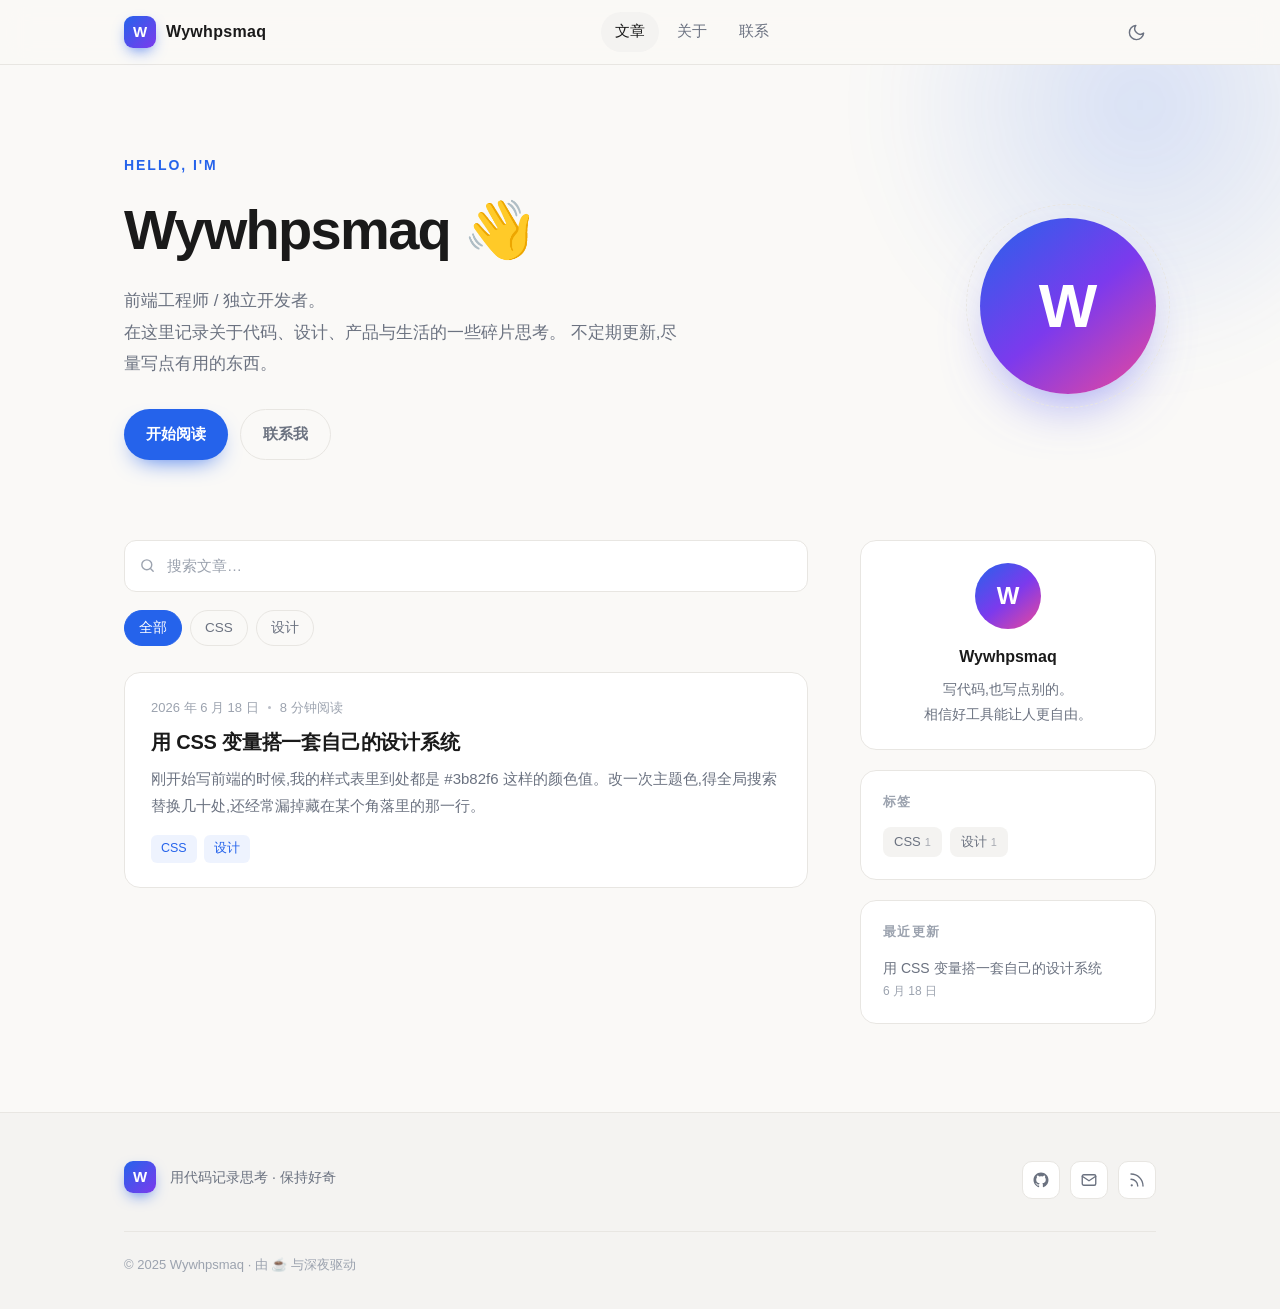
==== commit e192398d: "first commit" ====
--- a/index.html
+++ b/index.html
@@ -182,7 +182,8 @@
   /* =========================================================
      1. 文章数据 —— 想加文章就在这里加一条
      ========================================================= */
-  const POSTS = [
+  let POSTS = [];
+  const FALLBACK_POSTS = [
     {
       slug: 'css-design-tokens',
       title: '用 CSS 变量搭一套自己的设计系统',
@@ -346,7 +347,170 @@
   ];
 
   /* =========================================================
-     2. 工具函数
+     2. 文章加载与 Markdown 渲染
+     ========================================================= */
+  const mdEscape = value => String(value).replace(/[&<>"']/g, char => ({
+    '&': '&amp;', '<': '&lt;', '>': '&gt;', '"': '&quot;', "'": '&#39;'
+  }[char]));
+
+  function inlineMarkdown(value) {
+    let text = mdEscape(value);
+    text = text.replace(/!\[([^\]]*)\]\(([^)\s]+)(?:\s+"([^"]*)")?\)/g,
+      (_, alt, src, title) => `<img src="${mdEscape(src)}" alt="${mdEscape(alt)}"${title ? ` title="${mdEscape(title)}"` : ''}>`);
+    text = text.replace(/\[([^\]]+)\]\((https?:\/\/[^)\s]+)\)/g,
+      '<a href="$2" target="_blank" rel="noopener noreferrer">$1</a>');
+    text = text.replace(/`([^`]+)`/g, '<code>$1</code>');
+    text = text.replace(/\*\*([^*]+)\*\*/g, '<strong>$1</strong>');
+    text = text.replace(/__([^_]+)__/g, '<strong>$1</strong>');
+    text = text.replace(/\*([^*]+)\*/g, '<em>$1</em>');
+    text = text.replace(/_([^_]+)_/g, '<em>$1</em>');
+    return text;
+  }
+
+  function markdownToHtml(markdown) {
+    const lines = markdown.replace(/\r\n?/g, '\n').split('\n');
+    const html = [];
+    let paragraph = [];
+    let listType = null;
+    let inCode = false;
+    let codeLanguage = '';
+    let codeLines = [];
+
+    const flushParagraph = () => {
+      if (paragraph.length) {
+        html.push(`<p>${inlineMarkdown(paragraph.join(' '))}</p>`);
+        paragraph = [];
+      }
+    };
+    const closeList = () => {
+      if (listType) {
+        html.push(`</${listType}>`);
+        listType = null;
+      }
+    };
+
+    lines.forEach(line => {
+      if (inCode) {
+        if (/^```/.test(line)) {
+          const className = codeLanguage ? ` class="language-${mdEscape(codeLanguage)}"` : '';
+          html.push(`<pre><code${className}>${mdEscape(codeLines.join('\n'))}</code></pre>`);
+          inCode = false;
+          codeLines = [];
+        } else {
+          codeLines.push(line);
+        }
+        return;
+      }
+      const fence = line.match(/^```\s*([\w-]*)/);
+      if (fence) {
+        flushParagraph();
+        closeList();
+        inCode = true;
+        codeLanguage = fence[1];
+        return;
+      }
+      if (!line.trim()) {
+        flushParagraph();
+        closeList();
+        return;
+      }
+      const heading = line.match(/^(#{1,3})\s+(.+)$/);
+      if (heading) {
+        flushParagraph();
+        closeList();
+        const level = heading[1].length;
+        html.push(`<h${level}>${inlineMarkdown(heading[2])}</h${level}>`);
+        return;
+      }
+      if (/^>\s?/.test(line)) {
+        flushParagraph();
+        closeList();
+        html.push(`<blockquote>${inlineMarkdown(line.replace(/^>\s?/, ''))}</blockquote>`);
+        return;
+      }
+      const listItem = line.match(/^\s*[-*+]\s+(.+)$/);
+      const orderedItem = line.match(/^\s*\d+\.\s+(.+)$/);
+      if (listItem || orderedItem) {
+        flushParagraph();
+        const nextType = orderedItem ? 'ol' : 'ul';
+        if (listType !== nextType) {
+          closeList();
+          html.push(`<${nextType}>`);
+          listType = nextType;
+        }
+        html.push(`<li>${inlineMarkdown((listItem || orderedItem)[1])}</li>`);
+        return;
+      }
+      if (/^---+$/.test(line.trim())) {
+        flushParagraph();
+        closeList();
+        html.push('<hr>');
+        return;
+      }
+      closeList();
+      paragraph.push(line.trim());
+    });
+
+    if (inCode) {
+      html.push(`<pre><code>${mdEscape(codeLines.join('\n'))}</code></pre>`);
+    }
+    flushParagraph();
+    closeList();
+    return html.join('');
+  }
+
+  function postFromMarkdown(markdown, path) {
+    const lines = markdown.replace(/\r\n?/g, '\n').split('\n');
+    const titleLine = lines.find(line => /^#\s+/.test(line));
+    const title = titleLine ? titleLine.replace(/^#\s+/, '').trim() : path;
+    const metadataLine = lines.find(line => /^\s*-\s+/.test(line) && /#/.test(line));
+    const dateMatch = metadataLine && metadataLine.match(/(\d{4}-?\d{1,2}-?\d{1,2}|\d{4} 年 \d{1,2} 月 \d{1,2} 日)/);
+    const readTimeMatch = metadataLine && metadataLine.match(/(\d+)\s*分钟阅读/);
+    const tags = metadataLine ? [...metadataLine.matchAll(/#([^\s#]+)/g)].map(match => match[1]) : [];
+    const rawDate = dateMatch && dateMatch[1];
+    const date = rawDate
+      ? (rawDate.match(/^(\d{4}) 年 (\d{1,2}) 月 (\d{1,2}) 日$/)
+        ? rawDate.replace(/^(\d{4}) 年 (\d{1,2}) 月 (\d{1,2}) 日$/, '$1-$2-$3')
+        : rawDate.replace(/(\d{4})-?(\d{1,2})-?(\d{1,2})/, '$1-$2-$3'))
+      : '1970-01-01';
+    const contentLines = lines.filter((line, index) => index !== lines.indexOf(titleLine) && line !== metadataLine);
+    const content = markdownToHtml(contentLines.join('\n'));
+    const firstParagraph = contentLines.find(line => line.trim() && !/^[-#>`]/.test(line.trim()));
+    const slug = path.split('/').pop().replace(/\.md$/i, '');
+    return {
+      slug,
+      title,
+      excerpt: firstParagraph ? firstParagraph.trim() : '暂无摘要',
+      date,
+      readTime: readTimeMatch ? Number(readTimeMatch[1]) : 1,
+      tags,
+      content
+    };
+  }
+
+  async function loadPosts() {
+    try {
+      const manifestResponse = await fetch('mdwd/index.json', { cache: 'no-cache' });
+      if (!manifestResponse.ok) throw new Error(`文章清单加载失败 (${manifestResponse.status})`);
+      const paths = await manifestResponse.json();
+      if (!Array.isArray(paths)) throw new Error('文章清单格式必须是数组');
+      const results = await Promise.all(paths.map(async path => {
+        const response = await fetch(`mdwd/${path}`, { cache: 'no-cache' });
+        if (!response.ok) throw new Error(`${path} 加载失败 (${response.status})`);
+        return postFromMarkdown(await response.text(), path);
+      }));
+      POSTS = results;
+    } catch (error) {
+      console.error('无法加载 mdwd 中的文章:', error);
+      POSTS = FALLBACK_POSTS;
+    }
+    renderTags();
+    renderPosts();
+    renderRecent();
+  }
+
+  /* =========================================================
+     3. 工具函数
      ========================================================= */
   function formatDate(iso) {
     const d = new Date(iso);
@@ -610,9 +774,8 @@
   /* =========================================================
      11. 初始化
      ========================================================= */
-  renderTags();
   renderPosts();
-  renderRecent();
+  loadPosts();
 </script>
 
 </body>
--- a/styles.css
+++ b/styles.css
@@ -580,6 +580,9 @@
   margin: 40px 0;
 }
 
+.post-content a { color: var(--accent); text-decoration: underline; text-underline-offset: 3px; }
+.post-content img { margin: 24px auto; border-radius: var(--radius-sm); }
+
 /* ========== 11. 页脚 ========== */
 .site-footer {
   border-top: 1px solid var(--border);
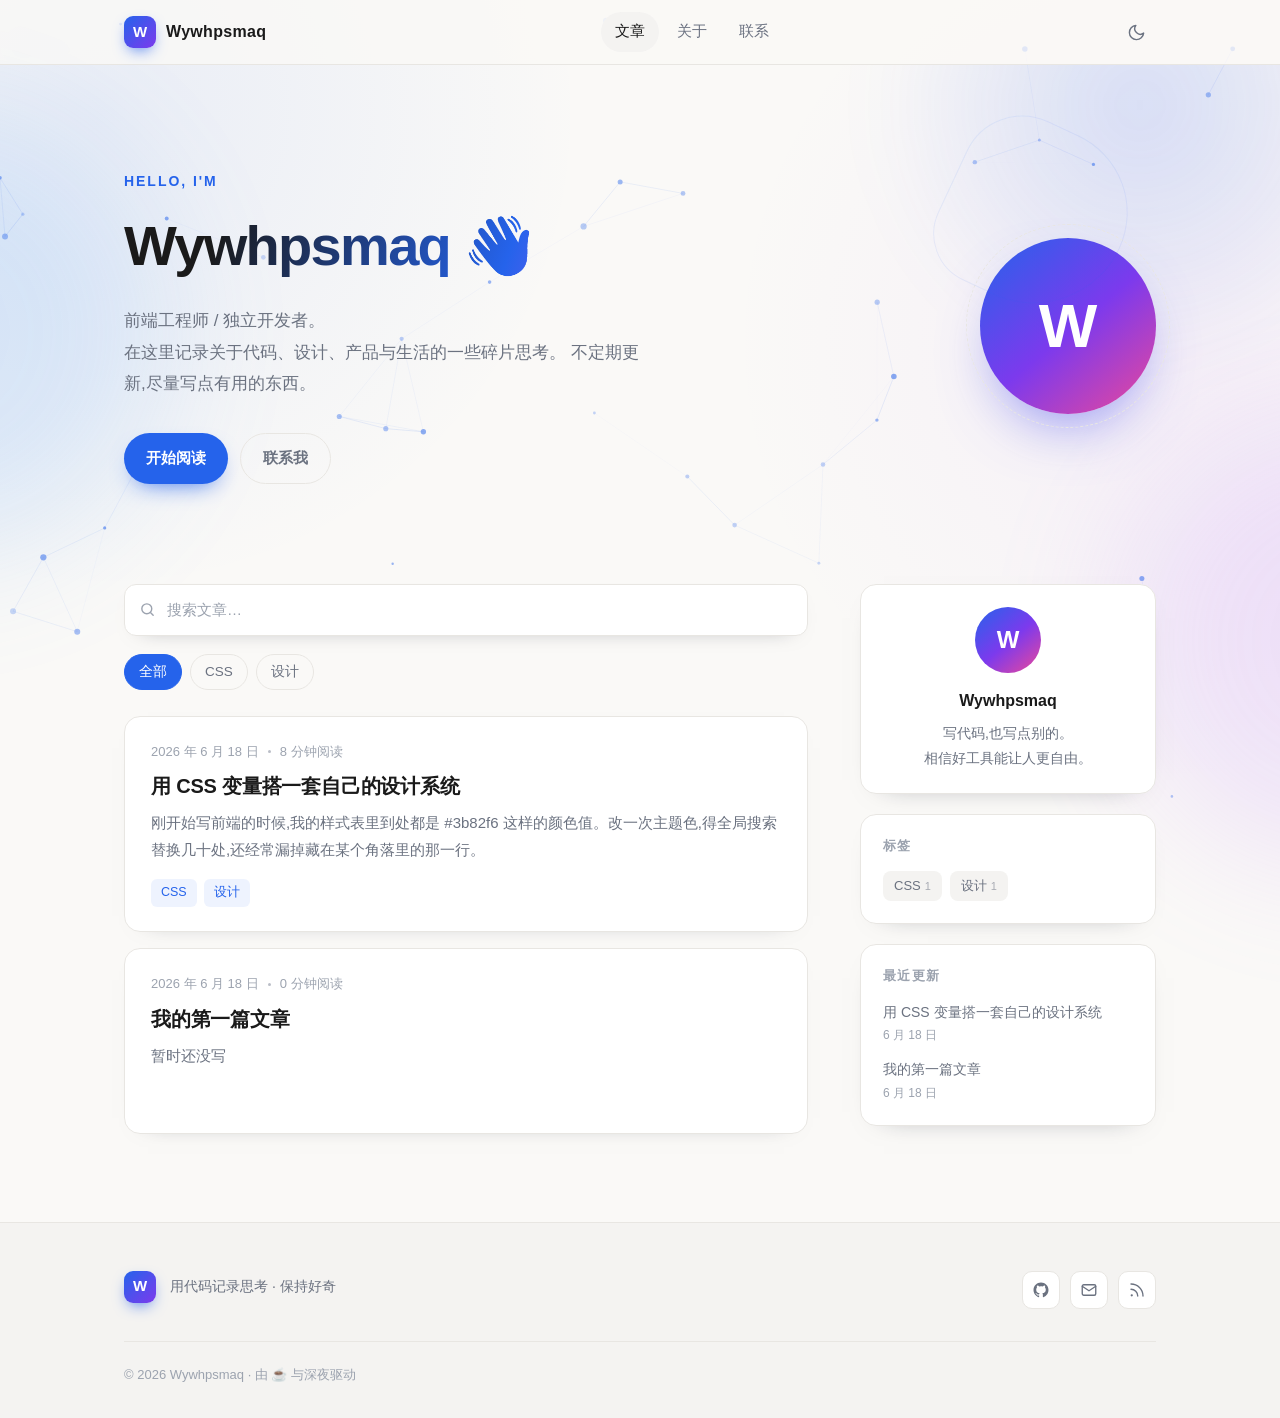
==== commit 7d792399: "first commit" ====
--- a/index.html
+++ b/index.html
@@ -8,6 +8,8 @@
 </head>
 <body>
 
+<canvas class="particle-canvas" aria-hidden="true"></canvas>
+
 <!-- 顶部滚动进度条 -->
 <div class="progress-bar" id="progressBar"></div>
 
@@ -21,8 +23,8 @@
 
     <nav class="nav-links">
       <a href="#" class="active" onclick="goHome(); return false;">文章</a>
-      <a href="#about">关于</a>
-      <a href="#footer">联系</a>
+      <a href="about.html">关于</a>
+      <a href="contact.html">联系</a>
     </nav>
 
     <div class="header-actions">
@@ -60,7 +62,7 @@
           </p>
           <div class="hero-actions">
             <a href="#posts" class="btn btn-primary">开始阅读</a>
-            <a href="#footer" class="btn btn-ghost">联系我</a>
+            <a href="contact.html" class="btn btn-ghost">联系我</a>
           </div>
         </div>
 
@@ -143,7 +145,7 @@
       </div>
 
       <div class="socials">
-        <a href="#" aria-label="GitHub" title="GitHub">
+        <a href="https://github.com/wywhpsmaq" aria-label="GitHub" title="GitHub" target="_blank" rel="noopener noreferrer">
           <svg viewBox="0 0 24 24" fill="currentColor">
             <path d="M12 2C6.477 2 2 6.484 2 12.017c0 4.425 2.865 8.18 6.839 9.504.5.092.682-.217.682-.483
                      0-.237-.008-.868-.013-1.703-2.782.605-3.369-1.343-3.369-1.343-.454-1.158-1.11-1.466-1.11-1.466
@@ -155,7 +157,7 @@
                      0 1.338-.012 2.419-.012 2.747 0 .268.18.58.688.482A10.019 10.019 0 0 0 22 12.017C22 6.484 17.522 2 12 2z"/>
           </svg>
         </a>
-        <a href="#" aria-label="邮箱" title="邮箱">
+        <a href="mailto:wywhpsmaq@outlook.com" aria-label="邮箱" title="邮箱">
           <svg viewBox="0 0 24 24" fill="none" stroke="currentColor"
                stroke-width="1.8" stroke-linecap="round" stroke-linejoin="round">
             <rect x="3" y="5" width="18" height="14" rx="2"/>
@@ -171,9 +173,8 @@
         </a>
       </div>
     </div>
-
     <div class="copyright">
-      © 2025 Wywhpsmaq · 由 ☕ 与深夜驱动
+      © 2026 Wywhpsmaq · 由 ☕ 与深夜驱动
     </div>
   </div>
 </footer>
@@ -217,131 +218,6 @@
       <h2>什么时候不该用变量</h2>
       <p>也别走火入魔。只出现一次、且没有复用意义的值,直接写就好。变量是用来表达「这套系统里的规则」的,不是用来给每个数字取名的。</p>
       <p>判断标准很简单:如果这个值明天要改,我需要改几个地方?超过一个,就该抽出来。</p>
-    `
-    },
-    {
-      slug: 'intersection-observer',
-      title: '用 IntersectionObserver 做优雅的滚动动画',
-      excerpt: '告别 scroll 事件里的 getBoundingClientRect,浏览器原生提供的这个 API 又快又省心。',
-      date: '2025-05-30',
-      readTime: 6,
-      tags: ['JavaScript', '性能'],
-      content: `
-      <p>以前做「元素进入视口时淡入」这种效果,大家都是监听 <code>scroll</code> 事件,然后在回调里算 <code>getBoundingClientRect()</code>。问题是这个回调触发得极其频繁,一不小心就把主线程堵死了。</p>
-      <p>现在的标准做法是 <code>IntersectionObserver</code>。它由浏览器在合成线程里判断,回调只在交叉状态真正发生变化时才触发:</p>
-      <pre><code>const observer = new IntersectionObserver((entries) => {
-  entries.forEach(entry => {
-    if (entry.isIntersecting) {
-      entry.target.classList.add('visible');
-      observer.unobserve(entry.target); // 只触发一次
-    }
-  });
-}, {
-  threshold: 0.15,
-  rootMargin: '0px 0px -50px 0px'
-});
-
-document.querySelectorAll('.fade-in')
-  .forEach(el => observer.observe(el));</code></pre>
-      <h2>几个容易被忽略的细节</h2>
-      <ul>
-        <li><strong>用完就 unobserve。</strong>动画只播一次的话,记得在触发后取消观察,否则元素滚动回来还会反复触发。</li>
-        <li><strong>rootMargin 比 threshold 更好用。</strong>想让元素「提前一点」出现,负的 bottom margin 通常比调 threshold 更直观。</li>
-        <li><strong>别忘了降级。</strong>用 <code>prefers-reduced-motion</code> 尊重用户的系统设置,别让人晕。</li>
-      </ul>
-      <blockquote>好的动画应该让人感觉不到技术的存在,只觉得「顺」。</blockquote>
-      <p>这个 API 现在兼容性已经很好了,值得替换掉你项目里那些老旧的滚动监听。</p>
-    `
-    },
-    {
-      slug: 'dev-tools-2025',
-      title: '我的 2025 前端工具清单',
-      excerpt: '一份不追新、只求顺手的工具清单。包含编辑器、终端、调试和一点点效率小玩意。',
-      date: '2025-05-12',
-      readTime: 7,
-      tags: ['工具', '效率'],
-      content: `
-      <p>每年都有人问「现在该用什么工具」,我的答案一直是:用你顺手的那套,然后把精力留给真正的问题。不过既然问了,就列一下我目前的工作流。</p>
-      <h2>编辑器</h2>
-      <p>VS Code 依然是主力,配上一套自己调的快捷键。核心原则是:手不离键盘。任何需要我用鼠标完成三次以上的操作,都值得花十分钟写个 snippet 或者绑定快捷键。</p>
-      <h2>终端</h2>
-      <p>iTerm2 + zsh,加上几个别名。比如:</p>
-      <pre><code>alias gs="git status -sb"
-alias gl="git log --oneline --graph -20"
-alias ..="cd .."</code></pre>
-      <p>别小看这些别名,一天省下的那几秒钟,一年下来是几十个小时。</p>
-      <h2>调试</h2>
-      <p>浏览器 DevTools 的 Performance 面板值得专门花一个下午学习。大部分「页面卡」的问题,火焰图一眼就能看出来。</p>
-      <blockquote>工具的价值不在于新,而在于你能不能在肌肉记忆里调用它。</blockquote>
-      <p>最后一句忠告:别把时间花在折腾配置上。配置是为了让你更快地写代码,不是目的本身。</p>
-    `
-    },
-    {
-      slug: 'stop-chasing-perfect-code',
-      title: '为什么我不再追求「完美」的代码',
-      excerpt: '写了几年代码之后,我越来越相信:能被读懂、能被改动的代码,比优雅但没人敢碰的代码有价值得多。',
-      date: '2025-04-20',
-      readTime: 5,
-      tags: ['思考', '工程'],
-      content: `
-      <p>刚入行那几年,我有一个执念:代码要写得漂亮。抽象要恰到好处,命名要精准,每一处重复都要消除。为了把一个 30 行的函数拆成 5 个 6 行的小函数,我可以纠结一整个下午。</p>
-      <p>后来我接手了一个老项目,里面充斥着过度设计的痕迹。作者显然很聪明,每一层抽象都设计得很讲究——但没人敢改。因为改动任何一处,都要先理解整个体系。那一刻我突然意识到:</p>
-      <blockquote>代码是写给人读的,顺便让机器执行。</blockquote>
-      <h2>我现在更在意的三件事</h2>
-      <ul>
-        <li><strong>可读性优先于简洁性。</strong>一个直白的 40 行函数,胜过一个巧妙的三层嵌套。</li>
-        <li><strong>删除比添加更需要勇气。</strong>能不写的代码,就是最好的代码。</li>
-        <li><strong>为下一个人考虑。</strong>那个人很可能是三个月后的你自己。</li>
-      </ul>
-      <p>这不是说要放弃追求质量。而是要搞清楚:质量的衡量标准到底是什么?是代码的「美」,还是它解决问题的能力、以及被长期维护的成本?</p>
-      <p>答案显然是后者。</p>
-    `
-    },
-    {
-      slug: 'independent-dev-year-one',
-      title: '独立开发第一年,我学到的几件事',
-      excerpt: '从大厂离职做独立开发一年了。聊聊收入、心态,以及那些没人告诉过我的事。',
-      date: '2025-03-08',
-      readTime: 9,
-      tags: ['独立开发', '思考'],
-      content: `
-      <p>一年前的这个月,我提交了辞职信。当时的想法很简单:想做一个完全属于自己的产品,想验证一下「不靠公司,我能不能活下去」。</p>
-      <p>一年过去了,收入大概是上班时的六成。不算成功,但也没饿死。记录几点真实的感受。</p>
-      <h2>一、做出来只完成了 20%</h2>
-      <p>写代码是整件事里最舒服、最确定的部分。真正难的是:找到有人愿意付钱的问题,然后想办法让他们知道你做了个东西。</p>
-      <p>我花了三个月做出了第一版,又花了六个月才明白——那三个月做的东西,有一半根本没人需要。</p>
-      <h2>二、节奏感比自律更重要</h2>
-      <p>没有打卡,没有周会,最开始的一段时间我几乎每天都工作到凌晨。结果两个月后彻底崩了,一周什么都没干。</p>
-      <p>后来我把作息固定下来:上午写代码,下午处理杂事和用户反馈,晚上不工作。效率反而高了很多。</p>
-      <blockquote>自由不是想干什么就干什么,而是能持续地做该做的事。</blockquote>
-      <h2>三、把「上线」当成习惯</h2>
-      <p>第一个产品做了一年才上线,结果市场反应平平。第二个产品我三周就扔出去了,反而有了一些真实用户。</p>
-      <p>现在我信奉:能一周上线的,绝不做一个月。因为你的假设大概率是错的,越早发现越省钱。</p>
-      <h2>四、关于钱</h2>
-      <p>现金流是命。至少要留够 12 个月的生活费再辞职,这会极大影响你决策时的心理状态。缺钱的时候,人会做出很多短视的选择。</p>
-      <p>明年会不会继续?会的。至少现在,我还没想回去上班。</p>
-    `
-    },
-    {
-      slug: 'reading-notes-2025',
-      title: '2025 上半年读过的几本书',
-      excerpt: '技术书之外,也读了一些别的。挑几本印象深的聊聊。',
-      date: '2025-02-14',
-      readTime: 6,
-      tags: ['读书', '生活'],
-      content: `
-      <p>读书这件事,我越来越觉得不在于数量。一本真正读进去的书,比刷完十本书的目录有用得多。</p>
-      <h2>《深度工作》</h2>
-      <p>老书了,但每年重读都有新感受。核心观点很朴素:能长时间专注于一件难事的能力,正在变得越来越稀缺,因此也越来越值钱。</p>
-      <p>我的实践是:每天上午的 9 点到 12 点,关掉所有通知,只做一件事。</p>
-      <h2>《非暴力沟通》</h2>
-      <p>本来以为是鸡汤,读了之后发现不是。它讲的其实是:如何把「评判」翻译成「观察 + 感受 + 需求」。</p>
-      <p>比如把「你总是拖延」换成「我看到这周有三次没按时交付,我有点焦虑,因为我需要可预期的进度」。同样的意思,但对方能听进去了。</p>
-      <blockquote>沟通的目的不是赢,是让事情往前走。</blockquote>
-      <h2>《禅与摩托车维修艺术》</h2>
-      <p>这本书很难归类。表面是游记,内里在讨论「良质」——什么是好的工作,以及如何在技术工作中保持专注与诚实。</p>
-      <p>里面有一句话我记了很久:真正让人痛苦的往往不是问题本身,而是你对待问题的心情。</p>
-      <p>下半年想多读点文学,欢迎推荐。</p>
     `
     }
   ];
@@ -777,6 +653,7 @@
   renderPosts();
   loadPosts();
 </script>
+<script src="particles.js"></script>
 
 </body>
 </html>
--- a/styles.css
+++ b/styles.css
@@ -50,6 +50,8 @@
 html { scroll-behavior: smooth; }
 
 body {
+  position: relative;
+  isolation: isolate;
   margin: 0;
   font-family: -apple-system, BlinkMacSystemFont, "Segoe UI", "PingFang SC",
   "Hiragino Sans GB", "Microsoft YaHei", sans-serif;
@@ -59,6 +61,67 @@
   background: var(--bg);
   -webkit-font-smoothing: antialiased;
   transition: background-color .35s ease, color .35s ease;
+  background-image:
+    radial-gradient(circle at 8% 8%, var(--accent-soft), transparent 30rem),
+    radial-gradient(circle at 92% 24%, rgba(168, 85, 247, .06), transparent 28rem);
+  animation: pageEnter .7s ease both;
+}
+
+.particle-canvas {
+  position: fixed;
+  inset: 0;
+  z-index: 0;
+  width: 100%;
+  height: 100%;
+  pointer-events: none;
+  opacity: .72;
+}
+
+.site-header,
+main,
+.site-footer,
+.placeholder-card {
+  position: relative;
+  z-index: 1;
+}
+
+body::before,
+body::after {
+  content: '';
+  position: fixed;
+  z-index: -1;
+  width: 28rem;
+  height: 28rem;
+  border-radius: 50%;
+  pointer-events: none;
+  filter: blur(70px);
+  opacity: .18;
+  animation: ambientFloat 18s ease-in-out infinite alternate;
+}
+
+body::before {
+  top: 12%;
+  left: -18rem;
+  background: #60a5fa;
+}
+
+body::after {
+  right: -18rem;
+  bottom: 4%;
+  background: #c084fc;
+  animation-delay: -7s;
+  animation-direction: alternate-reverse;
+}
+
+@keyframes pageEnter {
+  from { opacity: 0; }
+  to { opacity: 1; }
+}
+
+@keyframes ambientFloat {
+  0% { transform: translate3d(0, 0, 0) scale(.9); }
+  50% { transform: translate3d(7rem, 3rem, 0) scale(1.08); }
+  100% { transform: translate3d(2rem, -4rem, 0) scale(.96); }
 }
 
 img { max-width: 100%; display: block; }
@@ -141,7 +204,35 @@
 [data-theme="dark"] .icon-moon { display: none; }
 
 /* ========== 5. Hero ========== */
-.hero { position: relative; overflow: hidden; padding: 88px 0 72px; }
+.hero {
+  position: relative;
+  overflow: hidden;
+  padding: 104px 0 82px;
+  animation: heroEnter .8s .08s ease both;
+}
+
+@keyframes heroEnter {
+from { opacity: 0; transform: translateY(18px); }
+to { opacity: 1; transform: translateY(0); }
+}
+
+.hero::after {
+  content: '';
+  position: absolute;
+  width: 180px;
+  height: 180px;
+  right: 12%;
+  top: 12%;
+  border: 1px solid var(--accent-soft);
+  border-radius: 42% 58% 65% 35%;
+  transform: rotate(25deg);
+  animation: morphShape 12s ease-in-out infinite alternate;
+  pointer-events: none;
+}
+
+@keyframes morphShape {
+  to { border-radius: 63% 37% 30% 70%; transform: rotate(70deg) scale(1.18); }
+}
 
 .hero::before {
   content: '';
@@ -160,9 +251,10 @@
   align-items: center;
   justify-content: space-between;
   gap: 56px;
-}
-
-.hero-text { max-width: 560px; }
+  min-height: 300px;
+}
+
+.hero-text { max-width: 600px; }
 
 .hero-eyebrow {
   font-size: 14px;
@@ -176,7 +268,11 @@
 .hero h1 {
   font-size: clamp(38px, 6vw, 56px);
   letter-spacing: -0.03em;
-  margin-bottom: 18px;
+  margin-bottom: 22px;
+  background: linear-gradient(110deg, var(--text) 18%, var(--accent) 72%, #a855f7);
+  -webkit-background-clip: text;
+  background-clip: text;
+  color: transparent;
 }
 
 .hero h1 .wave {
@@ -194,7 +290,8 @@
   font-size: 17px;
   color: var(--text-muted);
   line-height: 1.85;
-  margin-bottom: 30px;
+  margin-bottom: 34px;
+  max-width: 530px;
 }
 
 .hero-actions { display: flex; flex-wrap: wrap; gap: 12px; }
@@ -208,7 +305,23 @@
   font-size: 15px;
   font-weight: 600;
   transition: transform .2s, box-shadow .2s, background-color .2s, border-color .2s;
-}
+  position: relative;
+  overflow: hidden;
+}
+
+.btn::after {
+  content: '';
+  position: absolute;
+  top: 0;
+  left: -80%;
+  width: 45%;
+  height: 100%;
+  background: rgba(255, 255, 255, .22);
+  transform: skewX(-20deg);
+  transition: left .45s ease;
+}
+
+.btn:hover::after { left: 135%; }
 
 .btn-primary {
   background: var(--accent);
@@ -236,7 +349,13 @@
   font-weight: 700;
   color: #fff;
   background: linear-gradient(140deg, #2563eb, #7c3aed 52%, #ec4899);
-  box-shadow: 0 24px 56px -22px rgba(99, 102, 241, 0.75);
+  box-shadow: 0 26px 60px -22px rgba(99, 102, 241, 0.8);
+  animation: avatarFloat 5s ease-in-out infinite;
+}
+
+@keyframes avatarFloat {
+  0%, 100% { transform: translateY(0) rotate(-2deg); }
+  50% { transform: translateY(-9px) rotate(2deg); }
 }
 
 .avatar::after {
@@ -254,7 +373,7 @@
   display: grid;
   grid-template-columns: minmax(0, 1fr) 296px;
   gap: 52px;
-  padding-top: 8px;
+  padding-top: 18px;
   padding-bottom: 88px;
 }
 
@@ -285,6 +404,7 @@
   border-radius: 12px;
   outline: none;
   transition: border-color .2s, box-shadow .2s;
+  box-shadow: 0 8px 22px -18px rgba(15, 23, 42, .5);
 }
 .search-box input::placeholder { color: var(--text-faint); }
 .search-box input:focus {
@@ -328,7 +448,13 @@
   outline: none;
   animation: fadeUp .5s cubic-bezier(.2,.7,.3,1) both;
   transition: transform .25s ease, border-color .25s ease, box-shadow .25s ease;
-}
+  box-shadow: 0 8px 24px -24px rgba(15, 23, 42, .6);
+}
+
+.post-card:nth-child(2) { animation-delay: 90ms; }
+.post-card:nth-child(3) { animation-delay: 180ms; }
+.post-card:nth-child(4) { animation-delay: 270ms; }
+.post-card:nth-child(5) { animation-delay: 360ms; }
 
 @keyframes fadeUp {
   from { opacity: 0; transform: translateY(14px); }
@@ -426,6 +552,7 @@
   background: var(--bg-card);
   border: 1px solid var(--border);
   border-radius: var(--radius);
+  box-shadow: 0 10px 28px -24px rgba(15, 23, 42, .55);
 }
 
 .card h3 {
@@ -583,6 +710,43 @@
 .post-content a { color: var(--accent); text-decoration: underline; text-underline-offset: 3px; }
 .post-content img { margin: 24px auto; border-radius: var(--radius-sm); }
 
+/* ========== 10.5 占位页面 ========== */
+.placeholder-page {
+  min-height: 100vh;
+  display: grid;
+  place-items: center;
+  padding: 32px 24px;
+}
+
+.placeholder-card {
+  width: min(100%, 560px);
+  padding: 56px 42px;
+  text-align: center;
+  background: var(--bg-card);
+  border: 1px solid var(--border);
+  border-radius: 24px;
+  box-shadow: 0 24px 70px -42px rgba(15, 23, 42, .7);
+  animation: placeholderEnter .75s cubic-bezier(.2, .8, .2, 1) both;
+}
+
+@keyframes placeholderEnter {
+  from { opacity: 0; transform: translateY(18px) scale(.97); }
+  to { opacity: 1; transform: translateY(0) scale(1); }
+}
+
+.placeholder-card .logo-mark {
+  margin: 0 auto 26px;
+  animation: logoPulse 3s ease-in-out infinite;
+}
+
+@keyframes logoPulse {
+  0%, 100% { box-shadow: 0 6px 16px -6px var(--accent); }
+  50% { box-shadow: 0 10px 28px -5px var(--accent); transform: translateY(-4px); }
+}
+.placeholder-card h1 { font-size: clamp(30px, 6vw, 44px); margin-bottom: 12px; }
+.placeholder-card p { color: var(--text-muted); margin-bottom: 30px; }
+.placeholder-card .btn { display: inline-flex; }
+
 /* ========== 11. 页脚 ========== */
 .site-footer {
   border-top: 1px solid var(--border);
@@ -636,7 +800,7 @@
 
 @media (max-width: 760px) {
   .nav-links { display: none; }
-  .hero { padding: 60px 0 48px; }
+  .hero { padding: 68px 0 52px; }
   .hero-inner { flex-direction: column-reverse; text-align: center; gap: 36px; }
   .hero-text { max-width: 100%; }
   .hero-actions { justify-content: center; }
@@ -648,6 +812,7 @@
   .read-more { opacity: 1; transform: none; }
   .post-content { font-size: 16px; }
   .footer-inner { flex-direction: column; }
+  .placeholder-card { padding: 44px 24px; }
 }
 
 @media (prefers-reduced-motion: reduce) {
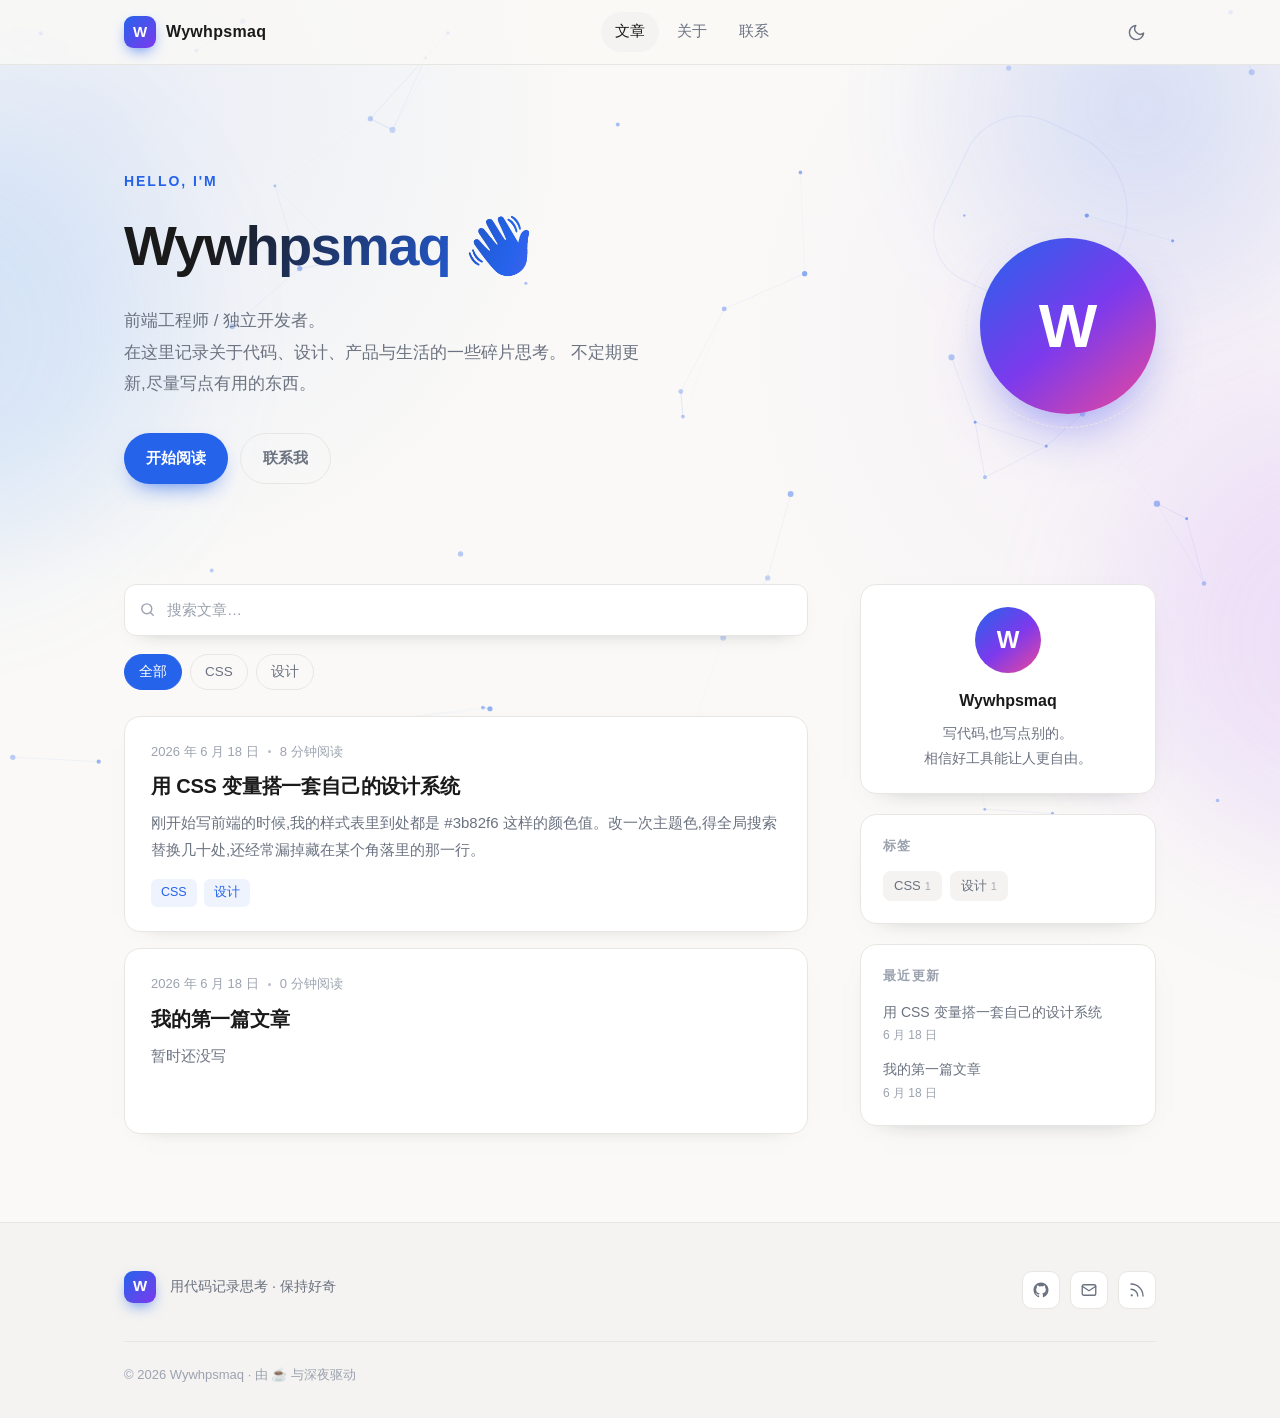
==== commit d81c8a40: "添加了一些功能" ====
--- a/index.html
+++ b/index.html
@@ -48,7 +48,6 @@
 <main>
   <!-- ========== 首页视图 ========== -->
   <div id="homeView">
-
     <!-- Hero -->
     <section class="hero">
       <div class="container hero-inner">
--- a/styles.css
+++ b/styles.css
@@ -822,4 +822,4 @@
     transition-duration: .01ms !important;
     scroll-behavior: auto !important;
   }
-}+}
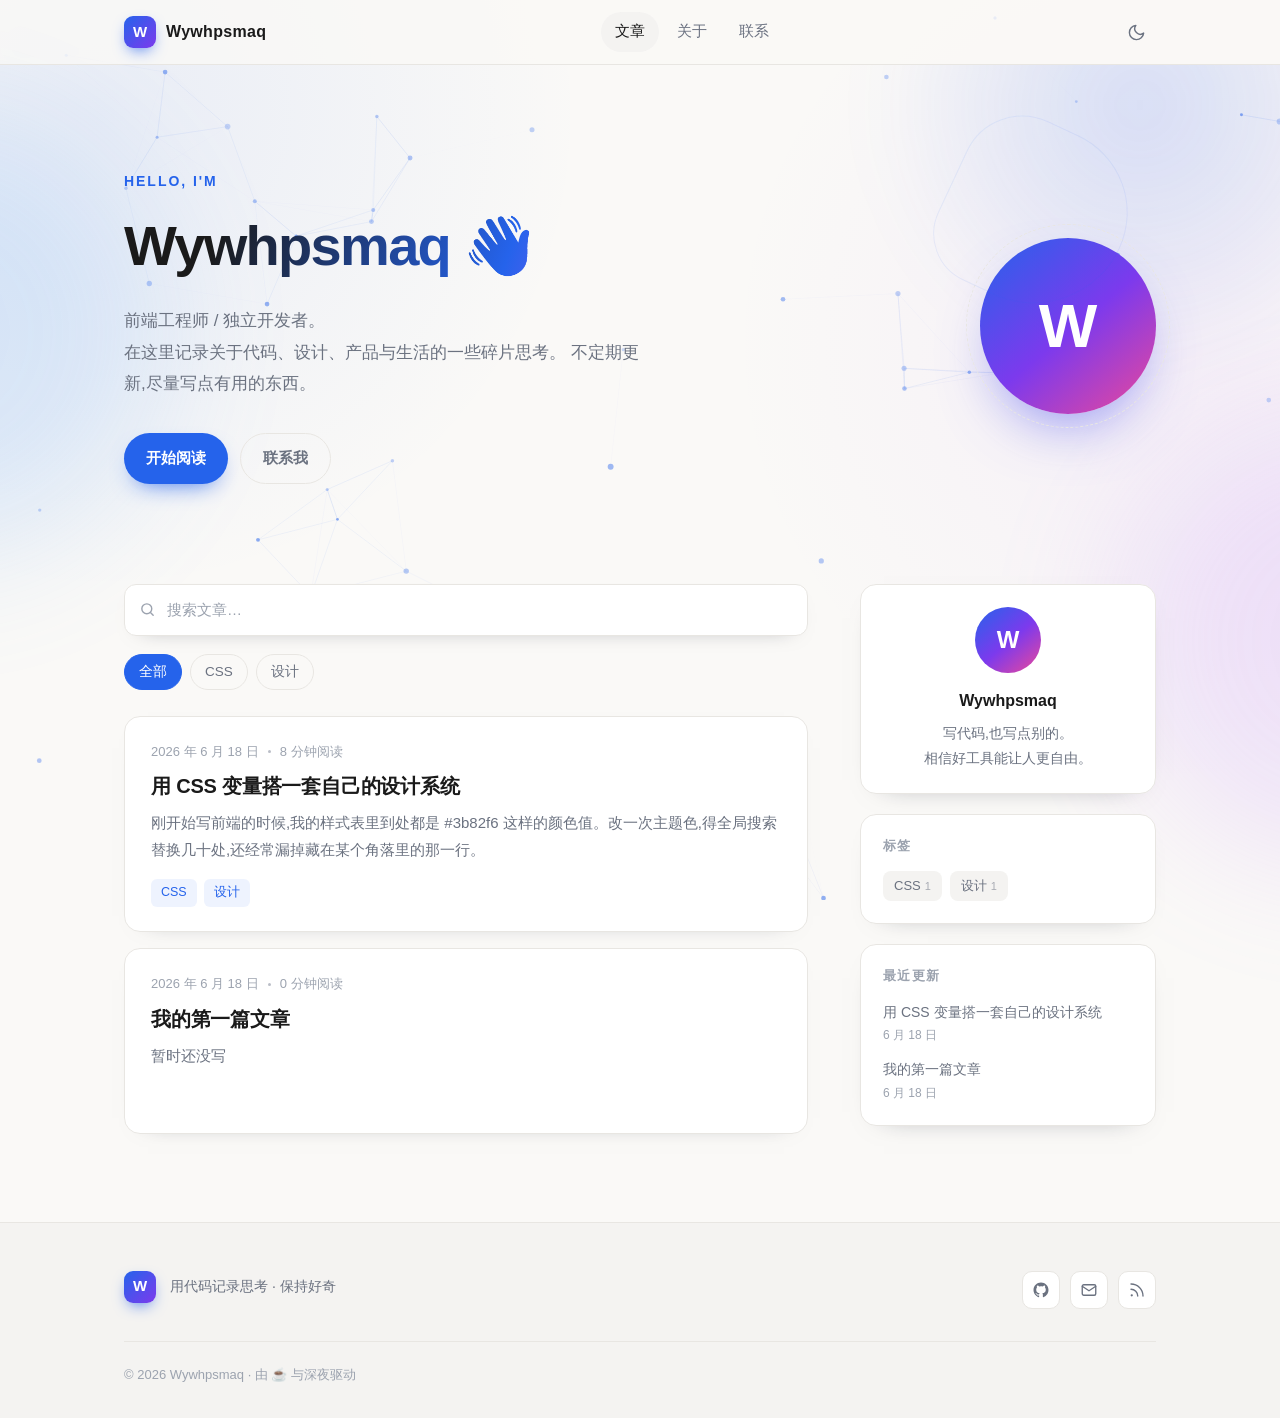
==== commit a0c2b223: "添加了一些功能" ====
--- a/index.html
+++ b/index.html
@@ -183,6 +183,7 @@
      1. 文章数据 —— 想加文章就在这里加一条
      ========================================================= */
   let POSTS = [];
+  const ARTICLE_FILES = ['1.md'];
   const FALLBACK_POSTS = [
     {
       slug: 'css-design-tokens',
@@ -364,19 +365,29 @@
   }
 
   async function loadPosts() {
+    const assetUrl = path => new URL(encodeURI(path.replace(/^\/+/, '')), document.baseURI).href;
+    let paths = ARTICLE_FILES;
+
     try {
-      const manifestResponse = await fetch('mdwd/index.json', { cache: 'no-cache' });
-      if (!manifestResponse.ok) throw new Error(`文章清单加载失败 (${manifestResponse.status})`);
-      const paths = await manifestResponse.json();
-      if (!Array.isArray(paths)) throw new Error('文章清单格式必须是数组');
+      const manifestResponse = await fetch(assetUrl('mdwd/index.json'), { cache: 'no-cache' });
+      if (manifestResponse.ok) {
+        const manifest = await manifestResponse.json();
+        const manifestPaths = Array.isArray(manifest) ? manifest : manifest.files;
+        if (Array.isArray(manifestPaths) && manifestPaths.length) paths = manifestPaths;
+      }
+    } catch (error) {
+      console.warn('文章清单不可用，将使用内置文章清单:', error);
+    }
+
+    try {
       const results = await Promise.all(paths.map(async path => {
-        const response = await fetch(`mdwd/${path}`, { cache: 'no-cache' });
+        const response = await fetch(assetUrl(`mdwd/${path}`), { cache: 'no-cache' });
         if (!response.ok) throw new Error(`${path} 加载失败 (${response.status})`);
         return postFromMarkdown(await response.text(), path);
       }));
       POSTS = results;
     } catch (error) {
-      console.error('无法加载 mdwd 中的文章:', error);
+      console.error('无法加载 mdwd 中的文章，将显示内置内容:', error);
       POSTS = FALLBACK_POSTS;
     }
     renderTags();
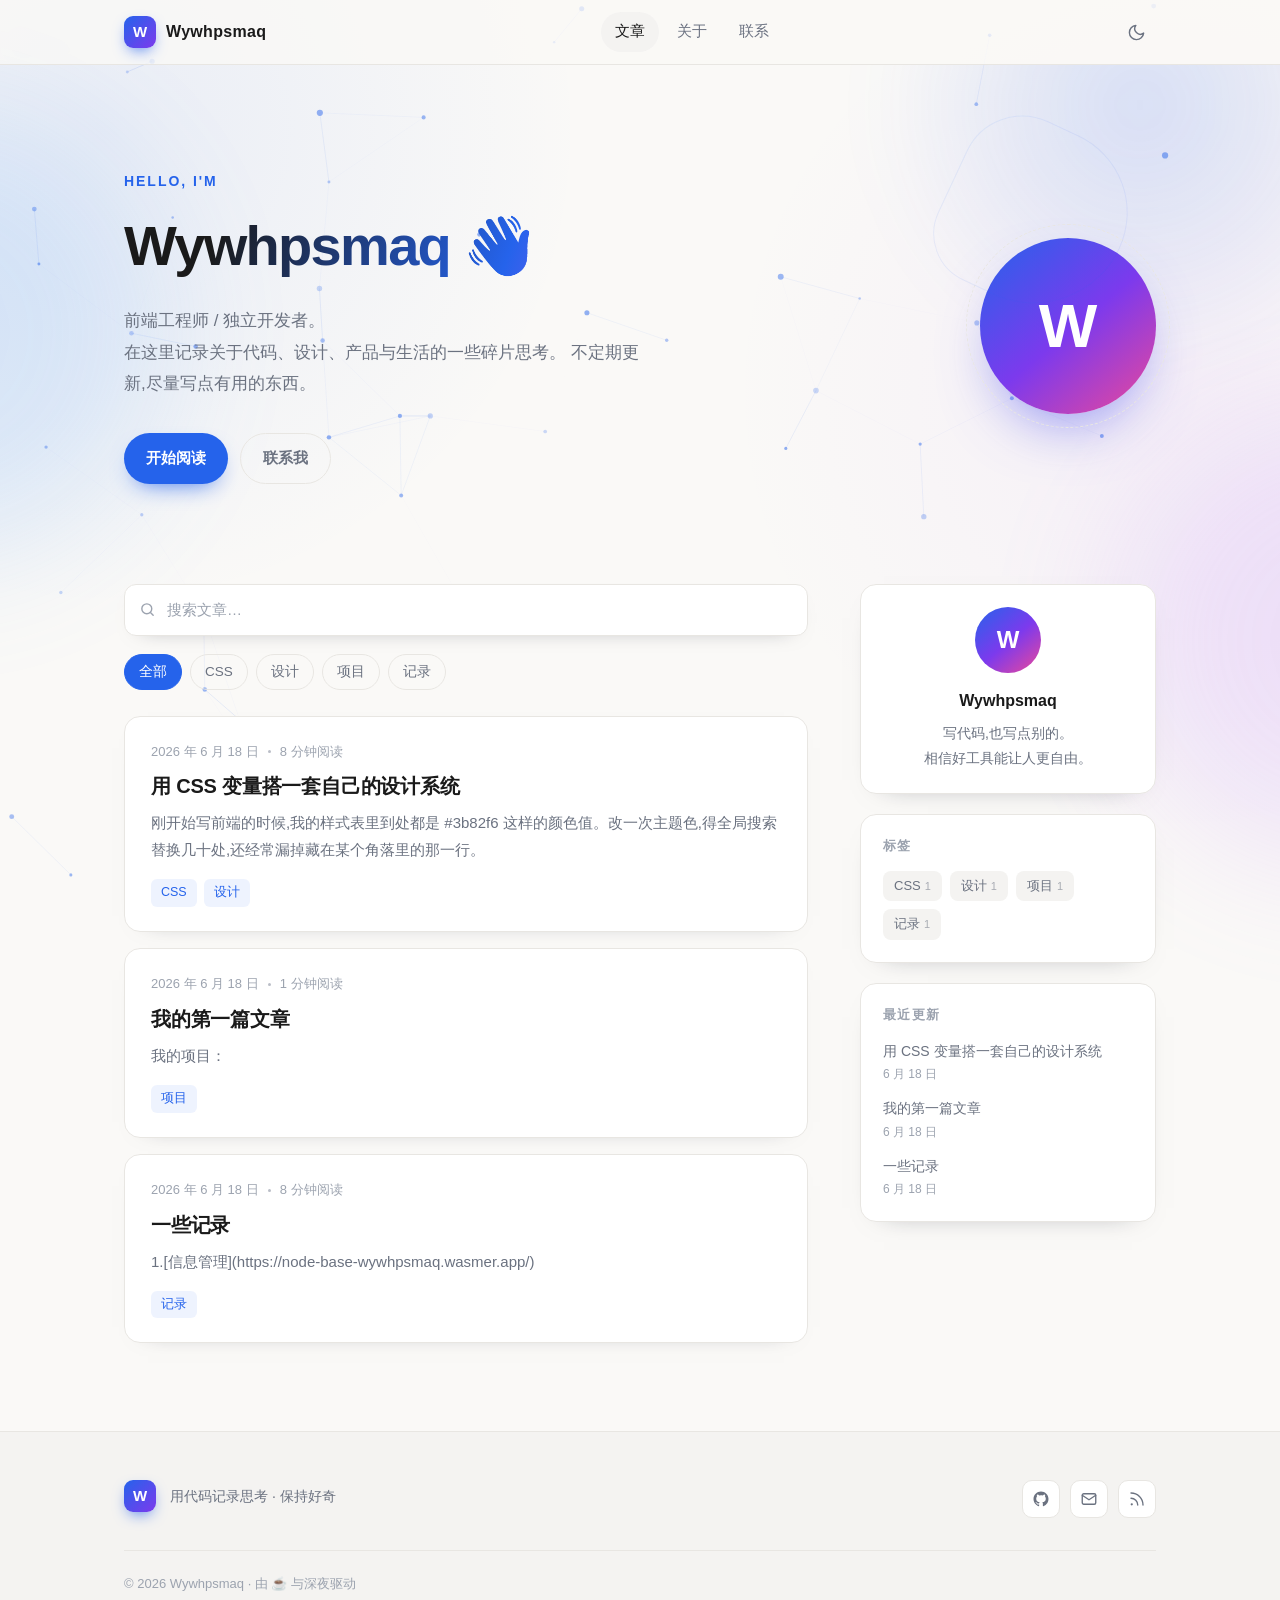
==== commit 7eaf167d: "更新博客" ====
--- a/index.html
+++ b/index.html
@@ -233,8 +233,15 @@
     let text = mdEscape(value);
     text = text.replace(/!\[([^\]]*)\]\(([^)\s]+)(?:\s+"([^"]*)")?\)/g,
       (_, alt, src, title) => `<img src="${mdEscape(src)}" alt="${mdEscape(alt)}"${title ? ` title="${mdEscape(title)}"` : ''}>`);
-    text = text.replace(/\[([^\]]+)\]\((https?:\/\/[^)\s]+)\)/g,
-      '<a href="$2" target="_blank" rel="noopener noreferrer">$1</a>');
+    text = text.replace(/\[([^\]]+)\]\(([^)\s]+)\)/g, (_, label, destination) => {
+      const isDomain = /^(?:www\.)?[\w-]+(?:\.[\w-]+)+(?:\/[^\s]*)?$/i.test(destination);
+      const href = isDomain ? `https://${destination}` : destination;
+      if (!/^(https?:\/\/|mailto:|\/|\.\/|\.\.\/|#)/i.test(href)) {
+        return `[${label}](${destination})`;
+      }
+      const external = /^https?:\/\//i.test(href);
+      return `<a href="${mdEscape(href)}"${external ? ' target="_blank" rel="noopener noreferrer"' : ''}>${label}</a>`;
+    });
     text = text.replace(/`([^`]+)`/g, '<code>$1</code>');
     text = text.replace(/\*\*([^*]+)\*\*/g, '<strong>$1</strong>');
     text = text.replace(/__([^_]+)__/g, '<strong>$1</strong>');
@@ -305,7 +312,7 @@
         return;
       }
       const listItem = line.match(/^\s*[-*+]\s+(.+)$/);
-      const orderedItem = line.match(/^\s*\d+\.\s+(.+)$/);
+      const orderedItem = line.match(/^\s*\d+\.\s*(.+)$/);
       if (listItem || orderedItem) {
         flushParagraph();
         const nextType = orderedItem ? 'ol' : 'ul';
